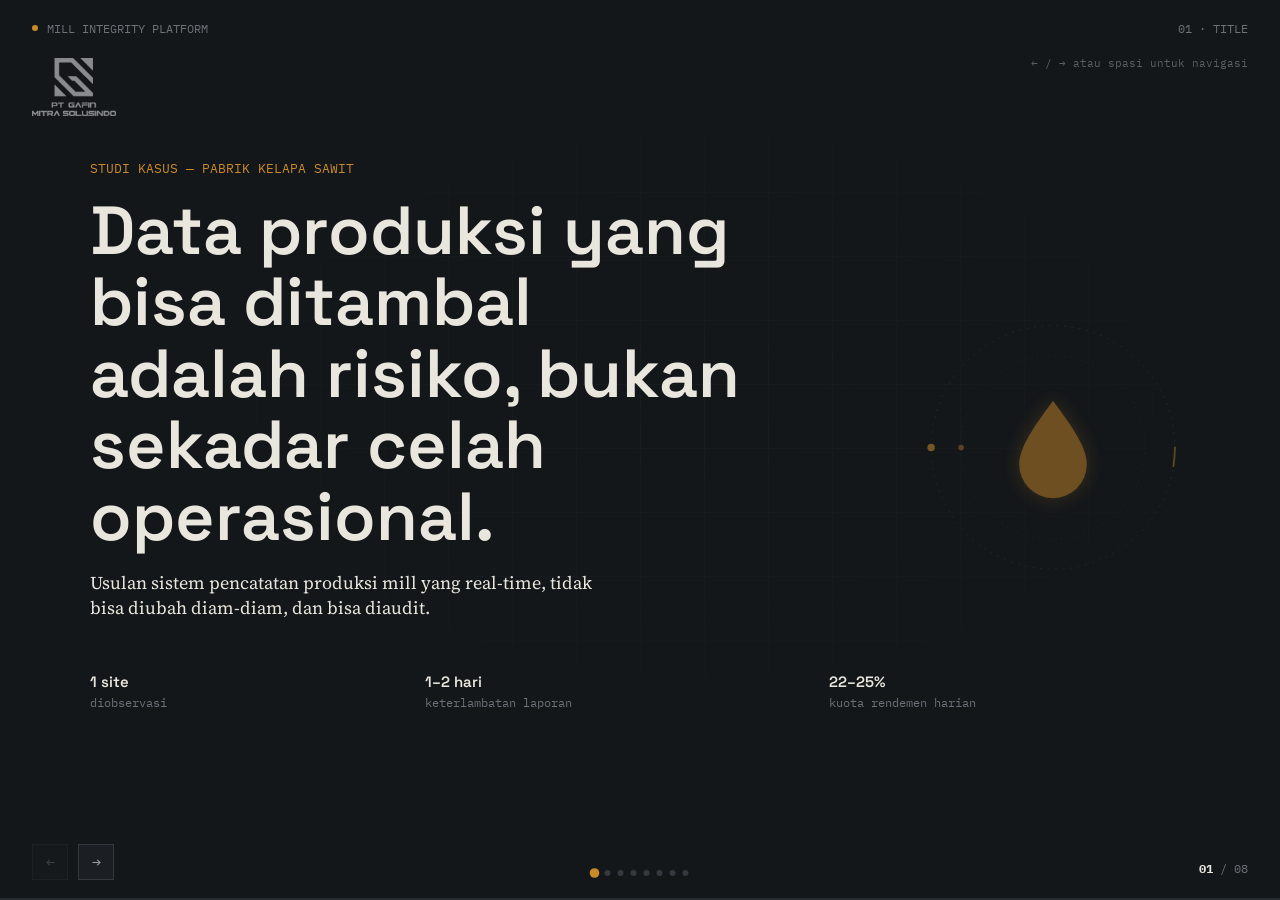
==== index.html @ b4642ecc "Sinarmas" ====
<!DOCTYPE html>
<html lang="id">
<head>
<meta charset="UTF-8">
<meta name="viewport" content="width=device-width, initial-scale=1.0">
<title>Mill Integrity Platform — Paparan</title>
<link rel="preconnect" href="https://fonts.googleapis.com">
<link rel="preconnect" href="https://fonts.gstatic.com" crossorigin>
<link href="https://fonts.googleapis.com/css2?family=Space+Grotesk:wght@400;500;600;700&family=IBM+Plex+Mono:wght@400;500;600&family=Source+Serif+4:opsz,wght@8..60,400;8..60,500;8..60,600&display=swap" rel="stylesheet">
<link rel="stylesheet" href="style.css">
</head>
<body>

<div class="bg-grid"></div>
<div class="deck" id="deck">

  <!-- SLIDE 1 -->
  <div class="slide title-slide active" data-slide="0">
    <div class="slide-inner">
      <div class="kicker">STUDI KASUS — PABRIK KELAPA SAWIT</div>
      <h1>Data produksi yang bisa ditambal adalah risiko, bukan sekadar celah operasional.</h1>
      <p class="lead">Usulan sistem pencatatan produksi mill yang real-time, tidak bisa diubah diam-diam, dan bisa diaudit.</p>
      <div class="title-meta">
        <div><strong>1 site</strong>diobservasi</div>
        <div><strong>1–2 hari</strong>keterlambatan laporan</div>
        <div><strong>22–25%</strong>kuota rendemen harian</div>
      </div>
    </div>
    <div class="title-illustration" aria-hidden="true">
      <svg viewBox="0 0 320 320">
        <circle class="ti-ring ti-ring-1" cx="160" cy="160" r="130"></circle>
        <circle class="ti-ring ti-ring-2" cx="160" cy="160" r="98"></circle>
        <circle class="ti-scan" cx="160" cy="160" r="130"></circle>
        <g class="ti-drop">
          <path d="M160,110 C182,140 196,160 196,178 A36,36 0 1 1 124,178 C124,160 138,140 160,110 Z"></path>
        </g>
        <circle class="ti-orbit-dot ti-orbit-dot-a" r="4"></circle>
        <circle class="ti-orbit-dot ti-orbit-dot-b" r="3"></circle>
      </svg>
    </div>
  </div>

  <!-- SLIDE 2: latar belakang intro -->
  <div class="slide" data-slide="1">
    <div class="slide-inner">
      <div class="kicker">01 — LATAR BELAKANG MASALAH</div>
      <h2>Satu jalur produksi, dua metode ukur, dan laporan yang datang terlambat.</h2>
      <p class="lead">Alur produksi crude oil di site berjalan lewat delapan titik pencatatan manual. Setiap titik berpotensi menjadi tempat data melenceng dari kondisi sebenarnya — dan sejauh ini tidak ada satu pun yang tercatat otomatis.</p>
      <div class="latar-illustration" aria-hidden="true">
        <svg viewBox="0 0 640 132" id="latarSvg">
          <defs>
            <linearGradient id="liGrad" x1="0" y1="0" x2="1" y2="0">
              <stop offset="0%" stop-color="var(--steel)"/>
              <stop offset="55%" stop-color="var(--amber)"/>
              <stop offset="100%" stop-color="var(--alert)"/>
            </linearGradient>
            <filter id="liGlow" x="-120%" y="-120%" width="340%" height="340%">
              <feGaussianBlur stdDeviation="3.2" result="b"/>
              <feMerge><feMergeNode in="b"/><feMergeNode in="SourceGraphic"/></feMerge>
            </filter>
            <radialGradient id="liSweepGrad">
              <stop offset="0%" stop-color="var(--amber)" stop-opacity=".30"/>
              <stop offset="100%" stop-color="var(--amber)" stop-opacity="0"/>
            </radialGradient>
          </defs>
          <line class="li-track" x1="20" y1="45" x2="620" y2="45"></line>
          <line class="li-flux" x1="20" y1="45" x2="620" y2="45"></line>
          <line class="li-fill" id="liFill" x1="20" y1="45" x2="20" y2="45"></line>
          <ellipse class="li-sweep" id="liSweep" cy="45" rx="86" ry="30"></ellipse>
          <g class="li-node" transform="translate(20.0,45)">
            <circle class="li-ripple" r="6"></circle>
            <circle class="li-ripple2" r="6"></circle>
            <g class="li-spark"><line class="sp" x1="7" y1="0" x2="13" y2="0" transform="rotate(0)"></line><line class="sp" x1="7" y1="0" x2="13" y2="0" transform="rotate(60)"></line><line class="sp" x1="7" y1="0" x2="13" y2="0" transform="rotate(120)"></line><line class="sp" x1="7" y1="0" x2="13" y2="0" transform="rotate(180)"></line><line class="sp" x1="7" y1="0" x2="13" y2="0" transform="rotate(240)"></line><line class="sp" x1="7" y1="0" x2="13" y2="0" transform="rotate(300)"></line></g>
            <circle class="li-point" r="6"></circle>
            <circle class="li-lit" r="6"></circle>
            <line class="li-stem" x1="0" y1="11" x2="0" y2="20"></line>
            <text class="li-num" x="0" y="34" text-anchor="middle">01</text>
          </g>
          <g class="li-node" transform="translate(105.71,45)">
            <circle class="li-ripple" r="6"></circle>
            <circle class="li-ripple2" r="6"></circle>
            <g class="li-spark"><line class="sp" x1="7" y1="0" x2="13" y2="0" transform="rotate(0)"></line><line class="sp" x1="7" y1="0" x2="13" y2="0" transform="rotate(60)"></line><line class="sp" x1="7" y1="0" x2="13" y2="0" transform="rotate(120)"></line><line class="sp" x1="7" y1="0" x2="13" y2="0" transform="rotate(180)"></line><line class="sp" x1="7" y1="0" x2="13" y2="0" transform="rotate(240)"></line><line class="sp" x1="7" y1="0" x2="13" y2="0" transform="rotate(300)"></line></g>
            <circle class="li-point" r="6"></circle>
            <circle class="li-lit" r="6"></circle>
            <line class="li-stem" x1="0" y1="11" x2="0" y2="20"></line>
            <text class="li-num" x="0" y="34" text-anchor="middle">02</text>
          </g>
          <g class="li-node" transform="translate(191.43,45)">
            <circle class="li-ripple" r="6"></circle>
            <circle class="li-ripple2" r="6"></circle>
            <g class="li-spark"><line class="sp" x1="7" y1="0" x2="13" y2="0" transform="rotate(0)"></line><line class="sp" x1="7" y1="0" x2="13" y2="0" transform="rotate(60)"></line><line class="sp" x1="7" y1="0" x2="13" y2="0" transform="rotate(120)"></line><line class="sp" x1="7" y1="0" x2="13" y2="0" transform="rotate(180)"></line><line class="sp" x1="7" y1="0" x2="13" y2="0" transform="rotate(240)"></line><line class="sp" x1="7" y1="0" x2="13" y2="0" transform="rotate(300)"></line></g>
            <circle class="li-point" r="6"></circle>
            <circle class="li-lit" r="6"></circle>
            <line class="li-stem" x1="0" y1="11" x2="0" y2="20"></line>
            <text class="li-num" x="0" y="34" text-anchor="middle">03</text>
          </g>
          <g class="li-node li-risk" transform="translate(277.14,45)">
            <circle class="li-ripple" r="6"></circle>
            <circle class="li-ripple2" r="6"></circle>
            <rect class="li-diamond" x="-11" y="-11" width="22" height="22"></rect>
            <g class="li-spark"><line class="sp" x1="7" y1="0" x2="13" y2="0" transform="rotate(0)"></line><line class="sp" x1="7" y1="0" x2="13" y2="0" transform="rotate(60)"></line><line class="sp" x1="7" y1="0" x2="13" y2="0" transform="rotate(120)"></line><line class="sp" x1="7" y1="0" x2="13" y2="0" transform="rotate(180)"></line><line class="sp" x1="7" y1="0" x2="13" y2="0" transform="rotate(240)"></line><line class="sp" x1="7" y1="0" x2="13" y2="0" transform="rotate(300)"></line></g>
            <circle class="li-point" r="6"></circle>
            <circle class="li-lit" r="6"></circle>
            <line class="li-stem" x1="0" y1="11" x2="0" y2="20"></line>
            <text class="li-num" x="0" y="34" text-anchor="middle">04</text>
            <text class="li-tag" x="0" y="-22" text-anchor="middle">RAWAN</text>
          </g>
          <g class="li-node" transform="translate(362.86,45)">
            <circle class="li-ripple" r="6"></circle>
            <circle class="li-ripple2" r="6"></circle>
            <g class="li-spark"><line class="sp" x1="7" y1="0" x2="13" y2="0" transform="rotate(0)"></line><line class="sp" x1="7" y1="0" x2="13" y2="0" transform="rotate(60)"></line><line class="sp" x1="7" y1="0" x2="13" y2="0" transform="rotate(120)"></line><line class="sp" x1="7" y1="0" x2="13" y2="0" transform="rotate(180)"></line><line class="sp" x1="7" y1="0" x2="13" y2="0" transform="rotate(240)"></line><line class="sp" x1="7" y1="0" x2="13" y2="0" transform="rotate(300)"></line></g>
            <circle class="li-point" r="6"></circle>
            <circle class="li-lit" r="6"></circle>
            <line class="li-stem" x1="0" y1="11" x2="0" y2="20"></line>
            <text class="li-num" x="0" y="34" text-anchor="middle">05</text>
          </g>
          <g class="li-node" transform="translate(448.57,45)">
            <circle class="li-ripple" r="6"></circle>
            <circle class="li-ripple2" r="6"></circle>
            <g class="li-spark"><line class="sp" x1="7" y1="0" x2="13" y2="0" transform="rotate(0)"></line><line class="sp" x1="7" y1="0" x2="13" y2="0" transform="rotate(60)"></line><line class="sp" x1="7" y1="0" x2="13" y2="0" transform="rotate(120)"></line><line class="sp" x1="7" y1="0" x2="13" y2="0" transform="rotate(180)"></line><line class="sp" x1="7" y1="0" x2="13" y2="0" transform="rotate(240)"></line><line class="sp" x1="7" y1="0" x2="13" y2="0" transform="rotate(300)"></line></g>
            <circle class="li-point" r="6"></circle>
            <circle class="li-lit" r="6"></circle>
            <line class="li-stem" x1="0" y1="11" x2="0" y2="20"></line>
            <text class="li-num" x="0" y="34" text-anchor="middle">06</text>
          </g>
          <g class="li-node li-risk" transform="translate(534.29,45)">
            <circle class="li-ripple" r="6"></circle>
            <circle class="li-ripple2" r="6"></circle>
            <rect class="li-diamond" x="-11" y="-11" width="22" height="22"></rect>
            <g class="li-spark"><line class="sp" x1="7" y1="0" x2="13" y2="0" transform="rotate(0)"></line><line class="sp" x1="7" y1="0" x2="13" y2="0" transform="rotate(60)"></line><line class="sp" x1="7" y1="0" x2="13" y2="0" transform="rotate(120)"></line><line class="sp" x1="7" y1="0" x2="13" y2="0" transform="rotate(180)"></line><line class="sp" x1="7" y1="0" x2="13" y2="0" transform="rotate(240)"></line><line class="sp" x1="7" y1="0" x2="13" y2="0" transform="rotate(300)"></line></g>
            <circle class="li-point" r="6"></circle>
            <circle class="li-lit" r="6"></circle>
            <line class="li-stem" x1="0" y1="11" x2="0" y2="20"></line>
            <text class="li-num" x="0" y="34" text-anchor="middle">07</text>
            <text class="li-tag" x="0" y="-22" text-anchor="middle">RAWAN</text>
          </g>
          <g class="li-node li-risk" transform="translate(620.0,45)">
            <circle class="li-ripple" r="6"></circle>
            <circle class="li-ripple2" r="6"></circle>
            <rect class="li-diamond" x="-11" y="-11" width="22" height="22"></rect>
            <g class="li-spark"><line class="sp" x1="7" y1="0" x2="13" y2="0" transform="rotate(0)"></line><line class="sp" x1="7" y1="0" x2="13" y2="0" transform="rotate(60)"></line><line class="sp" x1="7" y1="0" x2="13" y2="0" transform="rotate(120)"></line><line class="sp" x1="7" y1="0" x2="13" y2="0" transform="rotate(180)"></line><line class="sp" x1="7" y1="0" x2="13" y2="0" transform="rotate(240)"></line><line class="sp" x1="7" y1="0" x2="13" y2="0" transform="rotate(300)"></line></g>
            <circle class="li-point" r="6"></circle>
            <circle class="li-lit" r="6"></circle>
            <line class="li-stem" x1="0" y1="11" x2="0" y2="20"></line>
            <text class="li-num" x="0" y="34" text-anchor="middle">08</text>
            <text class="li-tag" x="0" y="-22" text-anchor="middle">RAWAN</text>
          </g>
          <circle class="li-trail" cy="45" r="3"></circle>
          <circle class="li-trail" cy="45" r="3"></circle>
          <circle class="li-trail" cy="45" r="3"></circle>
          <circle class="li-trail" cy="45" r="3"></circle>
          <circle class="li-trail" cy="45" r="3"></circle>
          <g class="li-mover" id="liMover"><ellipse class="li-halo" rx="10" ry="10"></ellipse><ellipse class="li-core" rx="5" ry="5"></ellipse></g>
        </svg>
      </div>
    </div>
  </div>

  <!-- SLIDE 3: flow diagram -->
  <div class="slide" data-slide="2">
    <div class="slide-inner">
      <div class="kicker">01 — MEKANISME SITE</div>
      <h2 style="font-size:26px;">Delapan titik proses, tiga di antaranya rawan.</h2>
      <div class="flow-stage-wrap">
        <svg class="flow-svg" viewBox="0 0 1200 210" id="flowSvg">
          <line class="pipe-track" x1="70" y1="18" x2="1120" y2="18"></line>
          <line class="pipe-fill" id="pipeFill" x1="70" y1="18" x2="70" y2="18"></line>
          <g class="pipe-taps" aria-hidden="true">
            <g class="tap"><line x1="70" y1="18" x2="70" y2="30"></line><circle cx="70" cy="18" r="4"></circle></g>
            <g class="tap"><line x1="220" y1="18" x2="220" y2="30"></line><circle cx="220" cy="18" r="4"></circle></g>
            <g class="tap"><line x1="370" y1="18" x2="370" y2="30"></line><circle cx="370" cy="18" r="4"></circle></g>
            <g class="tap risk"><line x1="520" y1="18" x2="520" y2="30"></line><circle cx="520" cy="18" r="4"></circle></g>
            <g class="tap"><line x1="670" y1="18" x2="670" y2="30"></line><circle cx="670" cy="18" r="4"></circle></g>
            <g class="tap"><line x1="820" y1="18" x2="820" y2="30"></line><circle cx="820" cy="18" r="4"></circle></g>
            <g class="tap risk"><line x1="970" y1="18" x2="970" y2="30"></line><circle cx="970" cy="18" r="4"></circle></g>
            <g class="tap risk"><line x1="1120" y1="18" x2="1120" y2="30"></line><circle cx="1120" cy="18" r="4"></circle></g>
          </g>

          <!-- 01 Truk masuk -->
          <g class="station" data-detail="Truk pemasok — kebun sendiri maupun kebun masyarakat — masuk ke area site membawa raw material (TBS)." transform="translate(70,0)">
            <g class="station-body">
            <rect class="plate" x="-52" y="30" width="104" height="128" rx="3"></rect>
            <g transform="translate(0,58)">
              <path class="icon" d="M-15,6 h19 v-11 h9 l6,6 v5 h3 M-15,6 v-6 h19 v6"></path>
              <circle class="icon" cx="-9" cy="9" r="2.6"></circle>
              <circle class="icon" cx="9" cy="9" r="2.6"></circle>
            </g>
            <text class="num" x="0" y="108" text-anchor="middle">01</text>
            <text class="label" x="0" y="126" text-anchor="middle">Truk</text>
            <text class="label" x="0" y="142" text-anchor="middle">masuk</text>
            </g>
          </g>

          <!-- 02 Timbang bruto -->
          <g class="station" data-detail="Truk beserta muatan ditimbang di jembatan timbang — angka bruto pertama, sepenuhnya bergantung pada input manual operator." transform="translate(220,0)">
            <g class="station-body">
            <rect class="plate" x="-52" y="30" width="104" height="128" rx="3"></rect>
            <g transform="translate(0,58)">
              <path class="icon" d="M-14,9 h28 M0,9 v-11 M-11,-2 l11,-6 11,6"></path>
              <path class="icon" d="M-16,-2 a5,5 0 0 0 10,0"></path>
              <path class="icon" d="M6,-2 a5,5 0 0 0 10,0"></path>
            </g>
            <text class="num" x="0" y="108" text-anchor="middle">02</text>
            <text class="label" x="0" y="126" text-anchor="middle">Timbang</text>
            <text class="label" x="0" y="142" text-anchor="middle">bruto</text>
            </g>
          </g>

          <!-- 03 Bongkar muatan -->
          <g class="station" data-detail="Raw material dibongkar dari truk ke area pengolahan." transform="translate(370,0)">
            <g class="station-body">
            <rect class="plate" x="-52" y="30" width="104" height="128" rx="3"></rect>
            <g transform="translate(0,58)">
              <rect class="icon" x="-10" y="0" width="20" height="11"></rect>
              <path class="icon" d="M0,-13 v10 M-5,-7 l5,5 5,-5"></path>
            </g>
            <text class="num" x="0" y="108" text-anchor="middle">03</text>
            <text class="label" x="0" y="126" text-anchor="middle">Bongkar</text>
            <text class="label" x="0" y="142" text-anchor="middle">muatan</text>
            </g>
          </g>

          <!-- 04 Timbang tara -> net (risk) -->
          <g class="station risk" data-detail="Titik rawan #1 — Truk kosong ditimbang ulang untuk berat net. Selisih bruto–tara inilah dasar kuota harian, dan hanya tercatat di kertas." transform="translate(520,0)">
            <rect class="risk-ring" x="-52" y="30" width="104" height="128" rx="3"></rect>
            <g class="station-body">
            <rect class="plate" x="-52" y="30" width="104" height="128" rx="3"></rect>
            <g transform="translate(0,58)">
              <path class="icon" d="M-14,9 h28 M0,9 v-11 M-11,-2 l11,-6 11,6"></path>
              <path class="icon" d="M-16,-2 a5,5 0 0 0 10,0"></path>
              <path class="icon" d="M6,-2 a5,5 0 0 0 10,0"></path>
            </g>
            <text class="num" x="0" y="108" text-anchor="middle">04 · rawan</text>
            <text class="label" x="0" y="126" text-anchor="middle">Tara → net</text>
            <text class="label" x="0" y="142" text-anchor="middle">manual</text>
            </g>
          </g>

          <!-- 05 Diolah -->
          <g class="station" data-detail="Raw material diproses di penggilingan menjadi crude oil. Ekspektasi hasil 22–25% dari berat raw material." transform="translate(670,0)">
            <g class="station-body">
            <rect class="plate" x="-52" y="30" width="104" height="128" rx="3"></rect>
            <g transform="translate(0,58)">
              <circle class="icon" r="8"></circle>
              <path class="icon" d="M0,-13 v4 M0,9 v4 M-13,0 h4 M9,0 h4 M-9,-9 l3,3 M6,6 l3,3 M-9,9 l3,-3 M6,-6 l3,-3"></path>
            </g>
            <text class="num" x="0" y="108" text-anchor="middle">05</text>
            <text class="label" x="0" y="126" text-anchor="middle">Diolah di</text>
            <text class="label" x="0" y="142" text-anchor="middle">penggilingan</text>
            </g>
          </g>

          <!-- 06 Checksheet lapor (moved right after milling — report reflects production, not shipping) -->
          <g class="station" data-detail="Checksheet hasil pengolahan baru dilaporkan 1–2 hari setelah crude oil selesai diolah. Laporan ini soal hasil produksi — jedanya sudah mulai di sini, sebelum muatan sempat dikirim." transform="translate(820,0)">
            <g class="station-body">
            <rect class="plate" x="-52" y="30" width="104" height="128" rx="3"></rect>
            <g transform="translate(0,58)">
              <rect class="icon" x="-7" y="-11" width="14" height="21" rx="1"></rect>
              <path class="icon" d="M-4,-5 h8 M-4,0 h8 M-4,5 h5"></path>
            </g>
            <text class="num" x="0" y="108" text-anchor="middle">06</text>
            <text class="label" x="0" y="126" text-anchor="middle">Checksheet</text>
            <text class="label" x="0" y="142" text-anchor="middle">dilaporkan</text>
            </g>
          </g>

          <!-- 07 Muat tongkang (risk) -->
          <g class="station risk" data-detail="Titik rawan #2 — Crude oil dimuat ke kapal tongkang, tinggi minyak diukur manual. Metode ukur pertama dari dua metode berbeda." transform="translate(970,0)">
            <rect class="risk-ring" x="-52" y="30" width="104" height="128" rx="3"></rect>
            <g class="station-body">
            <rect class="plate" x="-52" y="30" width="104" height="128" rx="3"></rect>
            <g transform="translate(0,58)">
              <path class="icon" d="M-14,5 h28 l-4,8 h-20 z"></path>
              <path class="icon" d="M0,5 v-15 M0,-11 l8,4"></path>
            </g>
            <text class="num" x="0" y="108" text-anchor="middle">07 · rawan</text>
            <text class="label" x="0" y="126" text-anchor="middle">Muat ke</text>
            <text class="label" x="0" y="142" text-anchor="middle">tongkang</text>
            </g>
          </g>

          <!-- 08 Bongkar & ukur (risk) -->
          <g class="station risk" data-detail="Titik rawan #3 — Saat bongkar, crude oil diukur ulang lewat selang, metode berbeda dari saat muat — selisih/susut sulit dilacak." transform="translate(1120,0)">
            <rect class="risk-ring" x="-52" y="30" width="104" height="128" rx="3"></rect>
            <g class="station-body">
            <rect class="plate" x="-52" y="30" width="104" height="128" rx="3"></rect>
            <g transform="translate(0,58)">
              <circle class="icon" r="9"></circle>
              <path class="icon" d="M0,0 l5,-6"></path>
              <path class="icon" d="M-9,0 h2 M9,0 h-2 M0,-9 v2 M0,9 v-2"></path>
            </g>
            <text class="num" x="0" y="108" text-anchor="middle">08 · rawan</text>
            <text class="label" x="0" y="126" text-anchor="middle">Bongkar &amp;</text>
            <text class="label" x="0" y="142" text-anchor="middle">ukur selang</text>
            </g>
          </g>
          <!-- material yang bergerak sepanjang jalur (posisi dihitung di script.js) -->
          <g class="flow-mover" aria-hidden="true">
            <circle class="mv-trail" cy="18" r="3.2"></circle>
            <circle class="mv-trail" cy="18" r="3.2"></circle>
            <circle class="mv-trail" cy="18" r="3.2"></circle>
            <g id="flowMover"><ellipse class="mv-halo" rx="10" ry="10"></ellipse><ellipse class="mv-core" rx="4" ry="4"></ellipse></g>
          </g>
        </svg>
        <div class="flow-caption">alur berkelanjutan dari raw material masuk hingga laporan terbit — titik bergaris putus adalah titik ukur manual yang rawan</div>
      </div>
      <div class="flow-detail" id="flowDetail"><span class="fd-num">PILIH TITIK</span><span class="fd-text">Klik salah satu titik pada diagram untuk melihat detail proses dan risikonya.</span></div>
    </div>
  </div>

  <!-- SLIDE 4: identifikasi masalah node map -->
  <div class="slide" data-slide="3">
    <div class="slide-inner">
      <div class="kicker">02 — IDENTIFIKASI MASALAH</div>
      <h2 style="font-size:26px;">Empat celah yang saling terhubung.</h2>
      <div class="problem-map">
        <svg viewBox="0 0 540 400" width="100%" id="pmapSvg">
          <path class="pline" id="ln1" d="M192,80 L356,55"></path>
          <path class="pline" id="ln2" d="M192,80 L356,170"></path>
          <path class="pline" id="ln3" d="M192,80 L192,250"></path>
          <path class="pline" id="ln4" d="M192,250 L356,290"></path>
          <path class="pline" id="ln5" d="M356,55 L356,170"></path>

          <g class="pnode active" data-id="p1" transform="translate(192,80)">
            <circle class="pulse" r="16" fill="none" stroke="#C98A2C" stroke-width="1"></circle>
            <g class="glow-ring"><circle class="glow-arc" r="15" cx="0" cy="0"></circle></g>
            <circle r="9" fill="#C98A2C"></circle>
            <text x="-22" y="-8" text-anchor="end">01</text><text x="-22" y="8" text-anchor="end">Kuota rendemen kaku</text>
          </g>
          <g class="pnode" data-id="p2" transform="translate(356,55)">
            <circle class="pulse" r="16" fill="none" stroke="#C98A2C" stroke-width="1" style="opacity:0"></circle>
            <g class="glow-ring"><circle class="glow-arc" r="15" cx="0" cy="0"></circle></g>
            <circle r="9" fill="#33393F"></circle>
            <text x="22" y="-8">02</text><text x="22" y="8">Angka bisa "ditambal"</text>
          </g>
          <g class="pnode" data-id="p3" transform="translate(356,170)">
            <circle class="pulse" r="16" fill="none" stroke="#C98A2C" stroke-width="1" style="opacity:0"></circle>
            <g class="glow-ring"><circle class="glow-arc" r="15" cx="0" cy="0"></circle></g>
            <circle r="9" fill="#33393F"></circle>
            <text x="22" y="-8">03</text><text x="22" y="8">Laporan telat 1–2 hari</text>
          </g>
          <g class="pnode" data-id="p4" transform="translate(192,250)">
            <circle class="pulse" r="16" fill="none" stroke="#C98A2C" stroke-width="1" style="opacity:0"></circle>
            <g class="glow-ring"><circle class="glow-arc" r="15" cx="0" cy="0"></circle></g>
            <circle r="9" fill="#33393F"></circle>
            <text x="-22" y="-8" text-anchor="end">04</text><text x="-22" y="8" text-anchor="end">Dua metode ukur berbeda</text>
          </g>
          <g class="pnode" data-id="p5" transform="translate(356,290)">
            <circle class="pulse" r="16" fill="none" stroke="#C98A2C" stroke-width="1" style="opacity:0"></circle>
            <g class="glow-ring"><circle class="glow-arc" r="15" cx="0" cy="0"></circle></g>
            <circle r="9" fill="#33393F"></circle>
            <text x="22" y="-8">05</text><text x="22" y="8">Antrean &amp; shift 2</text><text x="22" y="22">tak terbatas</text>
          </g>
        </svg>
        <div class="problem-detail" id="problemDetail">
          <div class="tag">SIMPUL 01</div>
          <h3>Kuota rendemen menekan personel site</h3>
          <p>Kuota 22–25% CPO dari raw material diberlakukan sebagai target harian yang kaku. Saat hasil aktual di bawah itu, tekanan bergeser ke personel site untuk "menyesuaikan" angka.</p>
          <div class="stat">1% = 10 ton</div>
          <div class="stat-label">SELISIH 1% RENDEMEN DARI 1.000 TON RAW MATERIAL/HARI</div>
        </div>
      </div>
    </div>
  </div>

  <!-- SLIDE 5: rumusan masalah -->
  <div class="slide" data-slide="4">
    <div class="slide-inner">
      <div class="kicker">03 — RUMUSAN MASALAH</div>
      <h2 style="font-size:26px;">Tiga pertanyaan yang menentukan bentuk solusi.</h2>
      <div class="rumusan-wrap">
        <svg class="rtri-svg" viewBox="0 0 420 380" id="rtriSvg">
          <path class="rconn" id="rl12" d="M210,50 L70,320"></path>
          <path class="rconn" id="rl13" d="M210,50 L350,320"></path>
          <path class="rconn" id="rl23" d="M70,320 L350,320"></path>

          <g class="rnode active" data-r="1" transform="translate(210,50)">
            <circle class="rpulse" r="18" fill="none" stroke="#C98A2C" stroke-width="1"></circle>
            <circle class="core" r="10" fill="#C98A2C"></circle>
            <text class="rlabel-tag" x="0" y="-22" text-anchor="middle">RM—01</text>
            <text class="rlabel-title" x="0" y="34" text-anchor="middle">HQ vs jeda laporan</text>
          </g>
          <g class="rnode" data-r="2" transform="translate(70,320)">
            <circle class="rpulse" r="18" fill="none" stroke="#C98A2C" stroke-width="1" style="opacity:0"></circle>
            <circle class="core" r="10" fill="#33393F"></circle>
            <text class="rlabel-tag" x="-8" y="30" text-anchor="middle">RM—02</text>
            <text class="rlabel-title" x="-8" y="48" text-anchor="middle">Cegah tambal angka</text>
          </g>
          <g class="rnode" data-r="3" transform="translate(350,320)">
            <circle class="rpulse" r="18" fill="none" stroke="#C98A2C" stroke-width="1" style="opacity:0"></circle>
            <circle class="core" r="10" fill="#33393F"></circle>
            <text class="rlabel-tag" x="8" y="30" text-anchor="middle">RM—03</text>
            <text class="rlabel-title" x="8" y="48" text-anchor="middle">Kuota tanpa tambal</text>
          </g>
        </svg>
        <div class="rumusan-detail" id="rumusanDetail">
          <div class="tag">RM—01</div>
          <h3>Bagaimana HQ melihat angka produksi yang sama dengan kondisi di site, tanpa jeda 1–2 hari?</h3>
          <p>Selama laporan masih checksheet manual yang direkap belakangan, HQ selalu bereaksi terhadap kejadian yang sudah lewat.</p>
        </div>
      </div>
    </div>
  </div>

  <!-- SLIDE 6: solusi modules -->
  <div class="slide slide-solusi" data-slide="5">
    <div class="slide-inner">
      <div class="kicker">04 — SOLUSI YANG DITAWARKAN</div>
      <h2 style="font-size:26px;">Satu platform, tiga lapis kendali.</h2>
      <div class="modules" id="modules">
        <div class="module open">
          <div class="module-head">
            <span class="module-icon mi-dashboard" aria-hidden="true"><svg viewBox="0 0 32 32"><rect class="mi-bar" x="5" y="16" width="5" height="11"></rect><rect class="mi-bar" x="13" y="9" width="5" height="18"></rect><rect class="mi-bar" x="21" y="13" width="5" height="14"></rect></svg></span>
            <span class="mnum">MOD 01</span><h3>Live Dashboard &amp; Reporting untuk HQ</h3><span class="chev">+</span></div>
          <div class="module-body"><div class="module-body-inner">
            <div><h4>CAKUPAN</h4><ul>
              <li>TBS masuk, ton diolah, CPO dihasilkan per shift/hari</li>
              <li>OER real-time, level tangki, status muat tongkang</li>
              <li>Mode offline dengan sinkronisasi saat koneksi pulih</li>
            </ul></div>
            <div><h4>MANFAAT</h4><ul>
              <li>HQ melihat kondisi hari yang sama, bukan 1–2 hari kemudian</li>
              <li>Laporan otomatis — checksheet manual bukan lagi sumber utama</li>
            </ul></div>
          </div></div>
        </div>
        <div class="module">
          <div class="module-head">
            <span class="module-icon mi-lock" aria-hidden="true"><svg viewBox="0 0 32 32"><circle class="mi-lock-ring" cx="16" cy="17" r="4"></circle><rect x="8" y="14" width="16" height="13" rx="2"></rect><path d="M11,14 v-4 a5,5 0 0 1 10,0 v4"></path></svg></span>
            <span class="mnum">MOD 02</span><h3>Anti-Tambal Angka Timbangan</h3><span class="chev">+</span></div>
          <div class="module-body"><div class="module-body-inner">
            <div><h4>CAKUPAN</h4><ul>
              <li>Berat otomatis dari indikator timbangan dengan cap waktu</li>
              <li>Log append-only, koreksi jadi entri baru dengan persetujuan</li>
              <li>Kamera ANPR, RFID/QR per truk</li>
            </ul></div>
            <div><h4>MANFAAT</h4><ul>
              <li>Ledger stok CPO — selisih tercatat terbuka</li>
              <li>Penambalan angka antar hari tidak lagi mungkin diam-diam</li>
            </ul></div>
          </div></div>
        </div>
        <div class="module">
          <div class="module-head">
            <span class="module-icon mi-scale" aria-hidden="true"><svg viewBox="0 0 32 32"><path d="M16,6 v20 M9,26 h14"></path><g class="mi-scale-beam"><path d="M6,10 h20"></path><path d="M6,10 l-4,8 h8 z"></path><path d="M26,10 l-4,8 h8 z"></path></g></svg></span>
            <span class="mnum">MOD 03</span><h3>Mass-Balance &amp; Sensor Tangki-Tongkang</h3><span class="chev">+</span></div>
          <div class="module-body"><div class="module-body-inner">
            <div><h4>CAKUPAN</h4><ul>
              <li>Mass-balance harian TBS vs CPO/kernel/by-product</li>
              <li>Sensor level tangki &amp; flowmeter muat-bongkar (fase 2)</li>
            </ul></div>
            <div><h4>MANFAAT</h4><ul>
              <li>Hari janggal otomatis ditandai</li>
              <li>Transit loss terhitung otomatis, bukan estimasi</li>
            </ul></div>
          </div></div>
        </div>
        <div class="module">
          <div class="module-head">
            <span class="module-icon mi-route" aria-hidden="true"><svg viewBox="0 0 32 32"><path class="mi-route-path" d="M5,26 C10,26 10,16 16,16 C22,16 22,6 27,6"></path><circle cx="5" cy="26" r="2.4"></circle><circle cx="27" cy="6" r="2.4"></circle></svg></span>
            <span class="mnum">MOD 04</span><h3>Traceability, Booking Slot &amp; Monitoring Shift</h3><span class="chev">+</span></div>
          <div class="module-body"><div class="module-body-inner">
            <div><h4>CAKUPAN</h4><ul>
              <li>Grading TBS digital per truk &amp; sumber (termasuk kebun masyarakat)</li>
              <li>Booking slot antar 08.00–17.00, monitoring downtime mesin</li>
            </ul></div>
            <div><h4>MANFAAT</h4><ul>
              <li>Dasar kepatuhan EUDR, antrean truk berkurang</li>
              <li>Lembur shift 2 direncanakan, bukan reaktif</li>
            </ul></div>
          </div></div>
        </div>
      </div>
    </div>
  </div>

  <!-- SLIDE 7: roadmap -->
  <div class="slide" data-slide="6">
    <div class="slide-inner">
      <div class="kicker">05 — USULAN TAHAPAN</div>
      <h2 style="font-size:26px;">Empat fase, dimulai dari pilot 90 hari.</h2>
      <div class="rsteps" id="rsteps">
        <div class="rline"><div class="rline-fill" id="rlineFill"></div></div>
        <div class="rstep active" data-r="0"><div class="dot"></div><div class="phase">FASE 0</div><h4>Discovery</h4><p>Audit sistem eksisting — ERP, SCADA, software timbangan.</p></div>
        <div class="rstep" data-r="1"><div class="dot"></div><div class="phase">FASE 1 · 90 HARI</div><h4>Pilot 1 Site</h4><p>Integrasi timbangan, dashboard live, dan alert.</p></div>
        <div class="rstep" data-r="2"><div class="dot"></div><div class="phase">FASE 2</div><h4>Sensor Tangki &amp; Tongkang</h4><p>Sensor level dan flowmeter menutup celah ukur manual.</p></div>
        <div class="rstep" data-r="3"><div class="dot"></div><div class="phase">FASE 3</div><h4>Rollout Multi-Site</h4><p>Traceability EUDR penuh dan analitik prediktif.</p></div>
      </div>
    </div>
  </div>

  <!-- SLIDE 8: closing -->
  <div class="slide closing" data-slide="7">
    <div class="slide-inner">
      <div class="kicker">PENUTUP</div>
      <h2 id="closingTitle">Diusulkan sebagai pilot 90 hari di satu site, sebelum diperluas ke seluruh grup.</h2>
      <p class="lead">Kuota tetap sama — yang berubah adalah <em>kejujuran datanya.</em></p>
      <div class="foot-meta">
        <span>MILL INTEGRITY PLATFORM</span>
        <span>MATERI INTERNAL — UNTUK KEPERLUAN PAPARAN</span>
      </div>
    </div>

    <!-- gambar kerja arsitektural: satu pabrik (pilot) -> jaringan seluruh grup -->
    <div class="closing-scene" aria-hidden="true">
      <div class="cs-par" id="csPar">
        <svg viewBox="0 0 640 560" xmlns="http://www.w3.org/2000/svg">
          <defs>
            <clipPath id="cTk1"><rect x="520" y="310" width="44" height="120"/></clipPath>
            <clipPath id="cTk2"><rect x="574" y="330" width="44" height="100"/></clipPath>
          </defs>

          <!-- sumbu grid A–E -->
          <g class="cs-axes">
            <line class="g" x1="40"  y1="237" x2="40"  y2="470" style="--d:.0s"/>
            <line class="g" x1="180" y1="237" x2="180" y2="470" style="--d:.12s"/>
            <line class="g" x1="320" y1="237" x2="320" y2="470" style="--d:.24s"/>
            <line class="g" x1="460" y1="237" x2="460" y2="470" style="--d:.36s"/>
            <line class="g" x1="600" y1="237" x2="600" y2="470" style="--d:.48s"/>
          </g>
          <g class="cs-bubbles">
            <circle pathLength="1" class="d" cx="40"  cy="226" r="11" style="--d:.5s;--t:.9s"/>
            <circle pathLength="1" class="d" cx="180" cy="226" r="11" style="--d:.62s;--t:.9s"/>
            <circle pathLength="1" class="d" cx="320" cy="226" r="11" style="--d:.74s;--t:.9s"/>
            <circle pathLength="1" class="d" cx="460" cy="226" r="11" style="--d:.86s;--t:.9s"/>
            <circle pathLength="1" class="d" cx="600" cy="226" r="11" style="--d:.98s;--t:.9s"/>
            <text class="f cs-txt cs-txt-c" x="40"  y="229.5" style="--d:.9s">A</text>
            <text class="f cs-txt cs-txt-c" x="180" y="229.5" style="--d:1.0s">B</text>
            <text class="f cs-txt cs-txt-c" x="320" y="229.5" style="--d:1.1s">C</text>
            <text class="f cs-txt cs-txt-c" x="460" y="229.5" style="--d:1.2s">D</text>
            <text class="f cs-txt cs-txt-c" x="600" y="229.5" style="--d:1.3s">E</text>
          </g>

          <!-- elevasi tanah + penanda ±0.00 -->
          <g class="cs-ground">
            <path pathLength="1" class="d" d="M20,430 H636" style="--d:.3s;--t:1.6s"/>
            <path pathLength="1" class="d" d="M24,430 l-6,-10 h12 z" style="--d:.7s;--t:.7s"/>
            <text class="f cs-txt" x="0" y="412" style="--d:1s">±0.00</text>
          </g>

          <!-- bangunan pabrik (tampak samping) -->
          <g class="cs-bld">
            <!-- 1 jembatan timbang -->
            <rect pathLength="1" class="d" x="44" y="416" width="78" height="14" style="--d:.5s"/>
            <path pathLength="1" class="d" d="M56,416 V382 H84 V416 M52,382 H88" style="--d:.7s"/>
            <rect pathLength="1" class="d" x="62" y="389" width="14" height="10" style="--d:.95s;--t:.7s"/>
            <!-- 2 sterilizer -->
            <rect pathLength="1" class="d" x="140" y="380" width="110" height="50" rx="20" style="--d:.85s;--t:1.4s"/>
            <circle pathLength="1" class="d" cx="161" cy="405" r="9" style="--d:1.3s;--t:.8s"/>
            <path pathLength="1" class="d" d="M204,380 V430 M226,380 V430" style="--d:1.4s;--t:.8s"/>
            <!-- 3 rumah press (atap gigi gergaji) -->
            <path pathLength="1" class="d" d="M268,430 V352 L290,337 V352 L312,337 V352 L334,337 V352 H352 V430" style="--d:1.15s;--t:1.6s"/>
            <rect pathLength="1" class="d" x="284" y="396" width="20" height="34" style="--d:1.7s;--t:.7s"/>
            <!-- 4 boiler + cerobong -->
            <rect pathLength="1" class="d" x="368" y="384" width="46" height="46" style="--d:1.45s"/>
            <path pathLength="1" class="d" d="M384,384 V250 H398 V384 M381,250 H401 M384,300 H398 M384,340 H398" style="--d:1.6s;--t:1.6s"/>
            <!-- 5 clarifier -->
            <path pathLength="1" class="d" d="M430,430 V404 H504 V430 M430,404 Q467,380 504,404" style="--d:1.75s;--t:1.4s"/>
            <!-- 6 tangki CPO -->
            <path pathLength="1" class="d" d="M520,310 V430 H564 V310" style="--d:2.0s;--t:1.4s"/>
            <ellipse pathLength="1" class="d" cx="542" cy="310" rx="22" ry="5" style="--d:2.3s;--t:.9s"/>
            <path pathLength="1" class="d" d="M574,330 V430 H618 V330" style="--d:2.15s;--t:1.4s"/>
            <ellipse pathLength="1" class="d" cx="596" cy="330" rx="22" ry="5" style="--d:2.45s;--t:.9s"/>
          </g>

          <!-- isi tangki: CPO terisi -->
          <g clip-path="url(#cTk1)"><rect class="tk-fill" x="520" y="310" width="44" height="120" style="--d:2.6s;--lvl:.78"/></g>
          <g clip-path="url(#cTk2)"><rect class="tk-fill" x="574" y="330" width="44" height="100" style="--d:2.9s;--lvl:.55"/></g>

          <!-- asap cerobong -->
          <circle class="smoke" cx="391" cy="242" r="4" style="--d:2.4s"/>
          <circle class="smoke" cx="391" cy="242" r="4" style="--d:3.8s"/>
          <circle class="smoke" cx="391" cy="242" r="4" style="--d:5.2s"/>

          <!-- jalur data / pipa + cabang -->
          <g class="cs-pipe">
            <line class="f pipe" x1="74" y1="446" x2="612" y2="446" style="--d:2.8s;--o:.9"/>
            <path pathLength="1" class="d" d="M82,430 V446 M196,430 V446 M309,430 V446 M467,430 V446 M542,430 V446 M596,430 V446" style="--d:2.8s;--t:1s"/>
          </g>
          <circle class="pel" r="3.5" cx="0" cy="0" style="--d:3.6s"/>
          <circle class="pel" r="3.5" cx="0" cy="0" style="--d:5.2s"/>
          <circle class="pel" r="3.5" cx="0" cy="0" style="--d:6.8s"/>

          <!-- titik verifikasi (data terkunci) -->
          <g class="cs-leaders">
            <line class="f" x1="82"  y1="363" x2="82"  y2="382" style="--d:3.4s"/>
            <line class="f" x1="196" y1="361" x2="196" y2="380" style="--d:3.7s"/>
            <line class="f" x1="309" y1="320" x2="309" y2="337" style="--d:4.0s"/>
            <line class="f" x1="467" y1="375" x2="467" y2="392" style="--d:4.3s"/>
            <line class="f" x1="542" y1="288" x2="542" y2="305" style="--d:4.6s"/>
            <line class="f" x1="596" y1="308" x2="596" y2="325" style="--d:4.9s"/>
          </g>
          <g class="chk" transform="translate(82,356)"  style="--d:3.5s"><circle class="ring" r="7"/><circle class="core" r="7"/><path class="tick" pathLength="1" d="M-3,0 L-.8,2.4 L3.4,-2.4"/></g>
          <g class="chk" transform="translate(196,354)" style="--d:3.8s"><circle class="ring" r="7"/><circle class="core" r="7"/><path class="tick" pathLength="1" d="M-3,0 L-.8,2.4 L3.4,-2.4"/></g>
          <g class="chk" transform="translate(309,313)" style="--d:4.1s"><circle class="ring" r="7"/><circle class="core" r="7"/><path class="tick" pathLength="1" d="M-3,0 L-.8,2.4 L3.4,-2.4"/></g>
          <g class="chk" transform="translate(467,368)" style="--d:4.4s"><circle class="ring" r="7"/><circle class="core" r="7"/><path class="tick" pathLength="1" d="M-3,0 L-.8,2.4 L3.4,-2.4"/></g>
          <g class="chk" transform="translate(542,281)" style="--d:4.7s"><circle class="ring" r="7"/><circle class="core" r="7"/><path class="tick" pathLength="1" d="M-3,0 L-.8,2.4 L3.4,-2.4"/></g>
          <g class="chk" transform="translate(596,301)" style="--d:5.0s"><circle class="ring" r="7"/><circle class="core" r="7"/><path class="tick" pathLength="1" d="M-3,0 L-.8,2.4 L3.4,-2.4"/></g>

          <!-- garis dimensi: durasi pilot -->
          <g class="cs-dim">
            <path pathLength="1" class="d" d="M40,470 V510 M320,470 V510" style="--d:3.2s;--t:.8s"/>
            <path pathLength="1" class="d" d="M40,502 H320" style="--d:3.4s;--t:1.2s"/>
            <path pathLength="1" class="d" d="M34,508 L46,496 M314,508 L326,496" style="--d:4.4s;--t:.5s"/>
            <text class="f cs-txt cs-txt-c cs-dimtxt" x="180" y="496" style="--d:3.6s">PILOT · <tspan id="cCount">90</tspan> HARI</text>
          </g>

          <!-- blok judul gambar -->
          <g class="cs-title">
            <rect pathLength="1" class="d" x="372" y="514" width="264" height="42" style="--d:4.0s;--t:1.3s"/>
            <path pathLength="1" class="d" d="M548,514 V556 M372,535 H636" style="--d:4.6s;--t:.8s"/>
            <text class="f cs-txt" x="380" y="528" style="--d:5.0s">MILL INTEGRITY PLATFORM</text>
            <text class="f cs-txt cs-amber" x="380" y="549" style="--d:5.2s">1 SITE → SELURUH GRUP</text>
            <text class="f cs-txt" x="556" y="528" style="--d:5.2s">REV.01</text>
            <text class="f cs-txt" x="556" y="549" style="--d:5.4s">1 : 1000</text>
          </g>

          <!-- jaringan grup: HQ + site -->
          <g class="cs-net">
            <!-- kabel bus -->
            <path pathLength="1" class="d" d="M340,88 H60 M340,88 H600 M60,88 V104 M200,88 V104 M480,88 V104 M600,88 V104" style="--d:5.7s;--t:1.2s"/>
            <!-- HQ -->
            <path pathLength="1" class="d cs-amber-line" d="M340,26 L358,44 L340,62 L322,44 Z" style="--d:4.6s;--t:1s"/>
            <text class="f cs-txt cs-txt-c cs-amber" x="340" y="47.4" style="--d:5.4s">HQ</text>
            <circle class="hq-ring" cx="340" cy="44" r="18"/>
            <path pathLength="1" class="d cs-amber-line" d="M340,62 V101" style="--d:5.0s;--t:.6s"/>
            <!-- site pilot -->
            <path pathLength="1" class="d cs-amber-line cs-pilot" d="M-14,10 V-3 L-7,-8 V-3 L0,-8 V-3 L7,-8 V-3 H14 V10 Z" transform="translate(340,118) scale(1.45)" style="--d:5.2s;--t:.9s"/>
            <path class="f cs-pilotfill" d="M-14,10 V-3 L-7,-8 V-3 L0,-8 V-3 L7,-8 V-3 H14 V10 Z" transform="translate(340,118) scale(1.45)" style="--d:6s;--o:1"/>
            <text class="f cs-txt cs-txt-c cs-amber" x="340" y="146" style="--d:5.9s">SITE PILOT</text>
            <path class="f plink" d="M340,153 V322" style="--d:5.8s;--o:.75"/>
            <!-- site lain -->
            <path pathLength="1" class="d" d="M-14,10 V-3 L-7,-8 V-3 L0,-8 V-3 L7,-8 V-3 H14 V10 Z" transform="translate(60,118)"  style="--d:6.1s;--t:.8s"/>
            <path pathLength="1" class="d" d="M-14,10 V-3 L-7,-8 V-3 L0,-8 V-3 L7,-8 V-3 H14 V10 Z" transform="translate(200,118)" style="--d:6.25s;--t:.8s"/>
            <path pathLength="1" class="d" d="M-14,10 V-3 L-7,-8 V-3 L0,-8 V-3 L7,-8 V-3 H14 V10 Z" transform="translate(480,118)" style="--d:6.4s;--t:.8s"/>
            <path pathLength="1" class="d" d="M-14,10 V-3 L-7,-8 V-3 L0,-8 V-3 L7,-8 V-3 H14 V10 Z" transform="translate(600,118)" style="--d:6.55s;--t:.8s"/>
            <text class="f cs-txt cs-txt-c" x="60"  y="142" style="--d:6.6s">SITE 02</text>
            <text class="f cs-txt cs-txt-c" x="200" y="142" style="--d:6.7s">SITE 03</text>
            <text class="f cs-txt cs-txt-c" x="480" y="142" style="--d:6.8s">SITE 04</text>
            <text class="f cs-txt cs-txt-c" x="600" y="142" style="--d:6.9s">SITE 05</text>
            <!-- perluasan: site menyala satu per satu -->
            <g class="cs-lit">
              <path class="f" d="M340,88 H200 V104" style="--d:7.3s;--o:.9"/>
              <path class="f" d="M340,88 H480 V104" style="--d:7.6s;--o:.9"/>
              <path class="f" d="M340,88 H60 V104"  style="--d:7.9s;--o:.9"/>
              <path class="f" d="M340,88 H600 V104" style="--d:8.2s;--o:.9"/>
              <path class="f" d="M-14,10 V-3 L-7,-8 V-3 L0,-8 V-3 L7,-8 V-3 H14 V10 Z" transform="translate(200,118)" style="--d:7.5s;--o:1"/>
              <path class="f" d="M-14,10 V-3 L-7,-8 V-3 L0,-8 V-3 L7,-8 V-3 H14 V10 Z" transform="translate(480,118)" style="--d:7.8s;--o:1"/>
              <path class="f" d="M-14,10 V-3 L-7,-8 V-3 L0,-8 V-3 L7,-8 V-3 H14 V10 Z" transform="translate(60,118)"  style="--d:8.1s;--o:1"/>
              <path class="f" d="M-14,10 V-3 L-7,-8 V-3 L0,-8 V-3 L7,-8 V-3 H14 V10 Z" transform="translate(600,118)" style="--d:8.4s;--o:1"/>
            </g>
          </g>
        </svg>
      </div>
    </div>
  </div>

</div>

<div class="chrome">
  <img class="wm-logo" src="assets/logo.png" alt="PT Gafin Mitra Solusindo" draggable="false">
  <div class="topbar">
    <div class="brand"><span class="dot"></span>MILL INTEGRITY PLATFORM</div>
    <div id="slideLabel">01 · TITLE</div>
  </div>
  <div class="hint">← / → atau spasi untuk navigasi</div>
  <div class="progress-track"><div class="progress-fill" id="progressFill"></div></div>
  <div class="arrows">
    <button class="arrow-btn" id="prevBtn" aria-label="Sebelumnya">←</button>
    <button class="arrow-btn" id="nextBtn" aria-label="Berikutnya">→</button>
  </div>
  <div class="dots" id="dots"></div>
  <div class="slide-counter"><b id="curNum">01</b> / <span id="totalNum">08</span></div>
</div>

<script src="script.js"></script>
</body>
</html>
---- style.css ----
:root{
  --bg:#14171A; --bg-panel:#1B1F24; --bg-panel-raised:#21262C;
  --line:#33393F; --line-soft:#262B30;
  --ink:#E9E6DD; --ink-dim:#9CA3AA; --ink-faint:#6B7278;
  --amber:#C98A2C; --amber-dim:#8A6224;
  --steel:#5E86A6; --alert:#B4573F; --good:#6E9B6F;
  --serif:"Source Serif 4", Georgia, serif;
  --sans:"Space Grotesk","Helvetica Neue",Arial,sans-serif;
  --mono:"IBM Plex Mono",monospace;
}
*{box-sizing:border-box;}
html,body{height:100%;}
body{
  margin:0; background:var(--bg); color:var(--ink);
  font-family:var(--serif); overflow:hidden; -webkit-font-smoothing:antialiased;
}
::selection{background:var(--amber); color:#14171A;}
h1,h2,h3,h4{font-family:var(--sans); font-weight:600; margin:0; color:var(--ink);}
p{color:var(--ink-dim); margin:0;}

/* ---------- deck scaffold ---------- */
.deck{position:relative; width:100vw; height:100vh;}
.slide{
  position:absolute; inset:0; display:flex; flex-direction:column; justify-content:center;
  padding:70px 90px 100px; opacity:0; pointer-events:none;
  transform:translateX(40px) scale(.98);
  transition:opacity .5s cubic-bezier(.22,.61,.36,1), transform .5s cubic-bezier(.22,.61,.36,1);
}
.slide.active{opacity:1; pointer-events:auto; transform:translateX(0) scale(1); z-index:2;}
.slide.prev{transform:translateX(-40px) scale(.98); opacity:0;}
@media(max-width:900px){ .slide{padding:40px 28px 90px;} }

.slide-inner{max-width:1180px; margin:0 auto; width:100%;}
.kicker{font-family:var(--mono); font-size:13px; color:var(--amber); margin:0 0 18px;}
.slide h2{font-size:clamp(26px,3.6vw,44px); max-width:16ch; line-height:1.15; margin-bottom:0;}
.lead{font-size:18px; color:var(--ink); max-width:58ch; margin-top:18px;}
.small{font-size:14.5px; max-width:60ch;}

/* ---------- background grid ---------- */
.bg-grid{
  position:fixed; inset:0; z-index:0; opacity:.28; pointer-events:none;
  background-image:linear-gradient(var(--line-soft) 1px, transparent 1px), linear-gradient(90deg, var(--line-soft) 1px, transparent 1px);
  background-size:64px 64px;
  mask-image:radial-gradient(ellipse 70% 60% at 55% 45%, black 5%, transparent 78%);
}

/* ---------- chrome: progress + controls ---------- */
.chrome{position:fixed; inset:0; z-index:10; pointer-events:none;}
.topbar{
  position:absolute; top:0; left:0; right:0; height:56px; display:flex; align-items:center;
  justify-content:space-between; padding:0 32px; font-family:var(--mono); font-size:12px; color:var(--ink-faint);
}
.wm-logo{
  position:absolute; top:58px; left:32px; height:58px; width:auto;
  opacity:.5; pointer-events:none; user-select:none;
}
.brand{display:flex; align-items:center; gap:9px;}
@media(max-width:480px){ .brand, #slideLabel{display:none;} .wm-logo{height:46px; top:14px; left:18px;} }
.brand .dot{width:6px; height:6px; border-radius:50%; background:var(--amber);}
.progress-track{position:absolute; bottom:0; left:0; right:0; height:2px; background:var(--line-soft);}
.progress-fill{height:100%; background:var(--amber); transition:width .4s ease; width:0%;}
.slide-counter{position:absolute; bottom:24px; right:32px; font-family:var(--mono); font-size:12px; color:var(--ink-faint); pointer-events:auto;}
.slide-counter b{color:var(--ink);}
.arrows{position:absolute; bottom:20px; left:32px; display:flex; gap:10px; pointer-events:auto;}
.arrow-btn{
  width:36px; height:36px; border:1px solid var(--line); background:var(--bg-panel); color:var(--ink-dim);
  font-family:var(--mono); font-size:15px; cursor:pointer; display:flex; align-items:center; justify-content:center;
  transition:border-color .2s, color .2s;
}
.arrow-btn:hover{border-color:var(--amber); color:var(--ink);}
.arrow-btn:disabled{opacity:.3; cursor:default;}
.dots{position:absolute; bottom:24px; left:50%; transform:translateX(-50%); display:flex; gap:7px; pointer-events:auto;}
.dot-btn{width:6px; height:6px; border-radius:50%; background:var(--line); border:none; cursor:pointer; padding:0; transition:background .2s, transform .2s;}
.dot-btn.active{background:var(--amber); transform:scale(1.6);}
@media(max-width:760px){ .dots{display:none;} }
.hint{position:absolute; top:56px; right:32px; font-family:var(--mono); font-size:11px; color:var(--ink-faint); opacity:.8; pointer-events:none;}
@media(max-width:760px){ .hint{display:none;} }

/* ---------- SLIDE 1: title ---------- */
.title-slide h1{
  font-family:var(--sans); font-weight:600; font-size:clamp(34px,min(6vw,8.2vh),68px); line-height:1.05; max-width:15ch;
}
.title-meta{margin-top:52px; display:grid; grid-template-columns:repeat(3,auto); gap:44px;}
.title-meta div{font-family:var(--mono); font-size:12px; color:var(--ink-faint);}
.title-meta strong{display:block; font-family:var(--sans); font-size:15px; color:var(--ink); font-weight:600; margin-bottom:4px;}

/* ---------- flow diagram slide (illustrated pipeline) ---------- */
.flow-stage-wrap{margin-top:clamp(14px,3vh,32px);}
.flow-svg{width:100%; height:auto; overflow:visible;}
.flow-caption{
  margin-top:6px; text-align:center; font-family:var(--mono); font-size:11px; color:var(--ink-faint); letter-spacing:.02em;
}

/* base pipeline track + jalur terisi (panjangnya mengikuti posisi material, diatur script.js) */
.pipe-track{ stroke:var(--line); stroke-width:2; fill:none; }
.pipe-fill{ stroke:var(--amber); stroke-width:2; stroke-linecap:round; fill:none; opacity:0; }

/* sambungan pipa -> tiap station; menyala saat material sudah lewat */
.tap line{ stroke:var(--line); stroke-width:1.6; transition:stroke .3s; }
.tap circle{ fill:var(--bg); stroke:var(--line); stroke-width:1.6; transition:fill .3s, stroke .3s; }
.tap.lit line{ stroke:var(--amber-dim); }
.tap.lit circle{ fill:var(--amber); stroke:var(--amber); }
.tap.risk.lit line{ stroke:var(--alert); }
.tap.risk.lit circle{ fill:var(--alert); stroke:var(--alert); }

/* station icon group */
.station{ cursor:pointer; }
.station .plate{
  fill:var(--bg-panel); stroke:var(--line); stroke-width:1.4; transition:stroke .25s, fill .25s;
}
.station .icon{ stroke:var(--ink-dim); stroke-width:1.6; fill:none; stroke-linecap:round; stroke-linejoin:round; transition:stroke .25s; }
.station .num{ font-family:var(--mono); font-size:11px; fill:var(--ink-faint); transition:fill .25s; }
.station .label{ font-family:var(--sans); font-size:12.5px; font-weight:600; fill:var(--ink-dim); transition:fill .25s; }

.station.risk .plate{ stroke:var(--alert); stroke-dasharray:4 3; }
.station.risk .num{ fill:var(--alert); }

/* station yang sedang disinggahi material (bukan klik) */
.station.visit .plate{ stroke:var(--amber-dim); fill:var(--bg-panel-raised); }
.station.visit .icon{ stroke:var(--ink); }
.station.visit .num{ fill:var(--amber); }
.station.visit .label{ fill:var(--ink); }
.station.risk.visit .plate{ stroke:var(--alert); }
.station.risk.visit .icon{ stroke:var(--alert); }
.station.risk.visit .num{ fill:var(--alert); }

.station.active .plate{ stroke:var(--amber); stroke-width:2; fill:var(--bg-panel-raised); }
.station.active .icon{ stroke:var(--amber); }
.station.active .num{ fill:var(--amber); }
.station.active .label{ fill:var(--ink); }
.station.risk.active .plate{ stroke:var(--alert); }
.station.risk.active .icon{ stroke:var(--alert); }
.station.risk.active .num{ fill:var(--alert); }

/* enlarge the whole station card (plate + icon + text) when it's the active/clicked one */
.station-body{ transform-box:fill-box; transform-origin:center; transition:transform .45s cubic-bezier(.34,1.45,.64,1); }
.station.visit .station-body{ transform:scale(1.04); }
.station:hover .station-body{ transform:scale(1.05); }
.station.active .station-body{ transform:none; }   /* node aktif tidak "membesar"; penandanya outline yang bergerak */

/* outline bergerak di sekeliling node yang aktif (dipasang oleh script.js) */
.station .act-ring, .station .act-run{ fill:none; opacity:0; pointer-events:none; transition:opacity .25s; stroke:var(--amber); }
.station .act-ring{ stroke-width:1; }
.station .act-run{ stroke-width:2.4; stroke-linecap:round; stroke-dasharray:18 82; filter:drop-shadow(0 0 4px rgba(201,138,44,.85)); }
.station.risk .act-ring, .station.risk .act-run{ stroke:var(--alert); }
.station.risk .act-run{ filter:drop-shadow(0 0 4px rgba(180,87,63,.85)); }
.station.active .act-ring{ opacity:.35; }
.station.active .act-run{ opacity:1; animation:actRun 2.4s linear infinite; }
@keyframes actRun{ to{ stroke-dashoffset:-100; } }

/* persistent warning pulse ring on risk stations, always animating to draw attention */
/* transform-box:fill-box WAJIB: tanpa itu titik-asal "center" merujuk ke seluruh viewBox dan ring melayang keluar dari station */
.risk-ring{ fill:none; stroke:var(--alert); stroke-width:1.4; opacity:0; transform-box:fill-box; transform-origin:center; pointer-events:none; }
.station.risk .risk-ring{ animation:riskPulse 2.4s ease-out infinite; }
@keyframes riskPulse{
  0%{ opacity:.55; transform:scale(1); }
  70%{ opacity:0; transform:scale(1.22); }
  100%{ opacity:0; transform:scale(1.22); }
}

/* material yang bergerak di jalur: posisi/bentuk dihitung per-frame di script.js */
.flow-mover, #flowMover{ pointer-events:none; }
.mv-core{ fill:var(--amber); }
.mv-halo{ fill:var(--amber); opacity:.26; }
#flowMover.parked .mv-halo{ animation:moverBreath 1.8s ease-in-out infinite; }
@keyframes moverBreath{ 0%,100%{ opacity:.22; } 50%{ opacity:.5; } }
.mv-trail{ fill:var(--amber); opacity:0; }
#flowMover{ opacity:0; }

.flow-detail{
  margin-top:clamp(14px,2.6vh,26px); padding:clamp(16px,2.8vh,28px) clamp(22px,2.4vw,34px);
  background:var(--bg-panel); border-left:3px solid var(--amber); box-sizing:border-box;
  font-family:var(--sans); color:var(--ink); opacity:1; transition:opacity .25s;
  /* teks besar supaya terbaca dari jauh; tinggi kotak dikunci ke isi terpanjang oleh script.js */
  font-size:clamp(16px,min(2.4vw,4.16vh),36.8px); line-height:1.3; min-height:64px;
  display:flex; flex-direction:column; align-items:flex-start; gap:clamp(6px,1.2vh,12px);
}
.flow-detail .fd-num{ font-family:var(--mono); font-size:clamp(13px,1.9vh,17px); letter-spacing:.06em; color:var(--amber); white-space:nowrap; font-weight:600; }
.flow-detail .fd-text{ width:100%; }

/* ---------- problem node-map slide ---------- */
.problem-map{display:grid; grid-template-columns:1.05fr 1fr; gap:56px; margin-top:40px; align-items:start; position:relative;}
@media(max-width:900px){.problem-map{grid-template-columns:1fr;}}
.pnode{cursor:pointer;}
.pnode circle{transition:r .25s, fill .25s;}
.pnode.active circle:not(.pulse):not(.glow-arc){r:11;}
.pnode text{font-family:var(--mono); font-size:11.5px; fill:var(--ink-dim); pointer-events:none; transition:fill .25s;}
.pnode.active text{fill:var(--ink);}

/* connecting lines: default static, "lit" ones animate like a data-connection beam */
.pline{stroke:var(--line); stroke-width:1; fill:none;}
.pline.lit{
  stroke:var(--amber); stroke-width:1.4;
  stroke-dasharray:5 7;
  animation:dashFlow 1s linear infinite;
}
@keyframes dashFlow{ to{ stroke-dashoffset:-24; } }

/* rotating glow ring around the active node — a looping "scanning" arc */
.glow-ring{ opacity:0; transform-origin:0 0; }
.pnode.active .glow-ring{ opacity:1; animation:glowSpin 2.6s linear infinite; }
.glow-arc{
  fill:none; stroke:var(--amber); stroke-width:2; stroke-linecap:round;
  stroke-dasharray:14 58; filter:drop-shadow(0 0 4px rgba(201,138,44,.85));
}
@keyframes glowSpin{ from{ transform:rotate(0deg); } to{ transform:rotate(360deg); } }

/* soft pulse ring underneath, still used for a secondary breathing glow */
@keyframes nodePulse{0%{opacity:.5; r:12;} 100%{opacity:0; r:20;}}
.pnode.active .pulse{animation:nodePulse 1.8s ease-out infinite;}

.problem-detail{
  background:var(--bg-panel); border:1px solid var(--line); position:relative; box-sizing:border-box;
  /* ruang napas: bantalan seragam di semua sisi, tinggi mengikuti isi (dikunci ke state terpanjang oleh script.js) */
  padding:clamp(32px,3.4vw,48px) clamp(30px,3.4vw,48px) clamp(34px,3.6vw,52px);
  display:flex; flex-direction:column; align-items:flex-start;
  min-height:250px;
  transition:opacity .2s, border-color .3s;
  animation:panelGlow 3.2s ease-in-out infinite;
}
.problem-detail.pulse-in{border-color:var(--amber); animation:panelGlowBurst .9s ease-out 1, panelGlow 3.2s ease-in-out .9s infinite;}
@keyframes panelGlow{
  0%,100%{ box-shadow:0 0 0 0 rgba(201,138,44,0); border-color:var(--line); }
  50%{ box-shadow:0 0 26px 2px rgba(201,138,44,.16); border-color:var(--amber-dim); }
}
@keyframes panelGlowBurst{
  0%{ box-shadow:0 0 0 0 rgba(201,138,44,.55); border-color:var(--amber); }
  100%{ box-shadow:0 0 34px 6px rgba(201,138,44,0); border-color:var(--amber); }
}
.problem-detail .tag{
  display:flex; align-items:center; gap:14px;           /* siap kalau ada tile ikon di sebelah label */
  font-family:var(--mono); font-size:12px; letter-spacing:.06em; color:var(--amber); margin-bottom:22px;
}
.problem-detail .tag > svg, .problem-detail .tag > .tag-icon{flex:none;}
.problem-detail h3{font-size:clamp(19px,1.7vw,23px); line-height:1.3; margin:0 0 16px;}
.problem-detail p{max-width:none; font-size:15px; line-height:1.7; margin:0;}
.problem-detail .stat{font-family:var(--sans); font-size:clamp(26px,2.3vw,32px); line-height:1.1; color:var(--amber); font-weight:600; margin:28px 0 12px;}
.problem-detail .stat-label{font-family:var(--mono); font-size:11.5px; line-height:1.6; letter-spacing:.04em; color:var(--ink-faint); margin:0;}
@media(max-width:900px){ .problem-detail{min-height:0; padding:24px 22px 26px;} .problem-detail .tag{margin-bottom:14px;} .problem-detail .stat{margin:18px 0 8px;} }

/* ---------- rumusan slide: triangle node map ---------- */
.rumusan-wrap{display:grid; grid-template-columns:.9fr 1fr; gap:56px; margin-top:clamp(14px,3vh,34px); align-items:center;}
@media(max-width:900px){.rumusan-wrap{grid-template-columns:1fr;}}
.rtri-svg{width:100%; height:auto; max-height:52vh; overflow:visible;}
.rconn{stroke:var(--line); stroke-width:1.2; fill:none; transition:stroke .3s, stroke-width .3s;}
.rconn.lit{stroke:var(--amber); stroke-width:1.6; stroke-dasharray:5 7; animation:dashFlow 1s linear infinite;}
.rnode{cursor:pointer;}
.rnode circle.core{transition:r .25s, fill .25s;}
.rnode.active circle.core{r:13; fill:var(--amber);}
.rnode text{font-family:var(--mono); pointer-events:none;}
.rnode .rlabel-tag{font-size:11px; fill:var(--ink-faint); transition:fill .25s;}
.rnode.active .rlabel-tag{fill:var(--amber);}
.rnode .rlabel-title{font-family:var(--sans); font-size:13px; font-weight:600; fill:var(--ink-dim); transition:fill .25s;}
.rnode.active .rlabel-title{fill:var(--ink);}
.rnode .rpulse{opacity:0; transform-origin:center;}
.rnode.active .rpulse{opacity:1; animation:nodePulse 1.8s ease-out infinite;}

.rumusan-detail{
  background:var(--bg-panel); border:1px solid var(--line); padding:clamp(28px,3vw,42px); min-height:220px; position:relative; box-sizing:border-box;
  animation:panelGlow 3.2s ease-in-out infinite;
}
.rumusan-detail.pulse-in{animation:panelGlowBurst .9s ease-out 1, panelGlow 3.2s ease-in-out .9s infinite;}
.rumusan-detail .tag{font-family:var(--mono); font-size:11.5px; color:var(--amber); margin-bottom:14px;}
.rumusan-detail h3{font-family:var(--serif); font-weight:500; font-size:19px; color:var(--ink); line-height:1.4; margin-bottom:12px;}
.rumusan-detail p{font-size:14.5px; line-height:1.65; max-width:none;}

/* ---------- modules slide ---------- */
/* tanpa scroll: tinggi area modul ditentukan isinya (dan dikunci ke state terpanjang oleh script.js supaya tidak melompat) */
.modules{margin-top:clamp(16px,3.6vh,36px); display:flex; flex-direction:column;}
.module{background:var(--bg);}
.module + .module{border-top:1px solid var(--line-soft);}
.module-head{
  display:grid; grid-template-columns:34px 70px 1fr 22px; align-items:center; gap:20px;
  padding:clamp(8px,2.1vh,20px) 4px; cursor:pointer;
}
.module-head .mnum{font-family:var(--mono); font-size:12px; color:var(--amber);}
.module-head h3{font-family:var(--sans); font-size:clamp(15px,2.1vh,17px); font-weight:600;}
.module-head .chev{font-family:var(--mono); color:var(--ink-faint); transition:transform .25s;}
.module.open .chev{transform:rotate(45deg);}
/* buka/tutup lewat grid-template-rows (0fr -> 1fr): tidak ada batas tinggi tetap yang bisa memotong isi */
.module-body{display:grid; grid-template-rows:0fr; transition:grid-template-rows .35s ease;}
.module.open .module-body{grid-template-rows:1fr;}
.module-body-inner{min-height:0; overflow:hidden; padding:0 4px 0 90px; display:grid; grid-template-columns:1fr 1fr; gap:0 28px;}
.module-body-inner > div{padding-bottom:clamp(10px,2.2vh,22px);}
.module-body-inner h4{font-family:var(--mono); font-size:11px; color:var(--ink-faint); margin:0 0 clamp(4px,1vh,10px);}
.module-body-inner ul{margin:0; padding:0; list-style:none;}
.module-body-inner li{font-size:clamp(12.5px,1.85vh,13.5px); color:var(--ink-dim); padding:clamp(4px,.85vh,7px) 0 clamp(4px,.85vh,7px) 16px; position:relative; border-top:1px solid var(--line-soft);}
.module-body-inner li:first-child{border-top:none;}
.module-body-inner li:before{content:"—"; position:absolute; left:0; color:var(--ink-faint);}

/* layar pendek (laptop kecil): rapatkan slide solusi supaya semua modul muat tanpa scroll */
@media(max-height:760px){
  .slide-solusi{padding-top:60px; padding-bottom:84px;}
  .slide-solusi h2{max-width:none;}
}

/* HP: judul modul di bawah label MOD, bukan berbagi baris dengan kolom sempit */
@media(max-width:900px){
  .module-head{
    grid-template-columns:34px 1fr 22px; grid-template-areas:"icon num chev" "icon title chev";
    gap:1px 14px; padding:clamp(7px,1.5vh,12px) 4px;
  }
  .module-head .module-icon{grid-area:icon;}
  .module-head .mnum{grid-area:num; font-size:11px;}
  .module-head h3{grid-area:title; font-size:15px; line-height:1.25;}
  .module-head .chev{grid-area:chev;}
  .module-body-inner{grid-template-columns:1fr; padding-left:4px; gap:0;}
  .module-body-inner > div{padding-bottom:8px;}
  .module-body-inner li{font-size:12.5px; line-height:1.35; padding:4px 0 4px 14px;}
  .slide-solusi{padding-top:52px; padding-bottom:80px;}
  .slide-solusi .kicker{margin-bottom:10px;}
  .slide-solusi .modules{margin-top:14px;}
}

/* ---------- roadmap slide ---------- */
.rsteps{display:grid; grid-template-columns:repeat(4,1fr); gap:22px; margin-top:56px; position:relative;}
.rline{position:absolute; top:11px; left:0; right:0; height:2px; background:var(--line); overflow:hidden;}
.rline-fill{position:absolute; top:0; left:0; height:100%; width:0%; background:var(--amber); transition:width .5s cubic-bezier(.22,.61,.36,1);}
.rline-fill:after{
  content:""; position:absolute; top:0; right:0; width:26px; height:100%; transform:translateX(100%);
  background:linear-gradient(90deg, rgba(201,138,44,.9), transparent);
  animation:railGlow 1.6s ease-in-out infinite;
}
@keyframes railGlow{0%,100%{opacity:.35;} 50%{opacity:1;}}
.rstep{padding-top:32px; position:relative; cursor:pointer;}
.rstep .dot{position:absolute; top:5px; left:0; width:13px; height:13px; border-radius:50%; background:var(--bg); border:2px solid var(--amber-dim); transition:all .3s; z-index:2;}
.rstep.active .dot{border-color:var(--amber); background:var(--amber); box-shadow:0 0 0 5px rgba(201,138,44,.18); animation:dotPulse 1.8s ease-in-out infinite;}
@keyframes dotPulse{0%,100%{box-shadow:0 0 0 5px rgba(201,138,44,.18);} 50%{box-shadow:0 0 0 9px rgba(201,138,44,.08);}}
.rstep .phase{font-family:var(--mono); font-size:11.5px; color:var(--ink-faint); margin-bottom:7px; transition:color .25s;}
.rstep.active .phase{color:var(--amber);}
.rstep h4{font-size:17px; margin-bottom:9px; transition:color .25s;}
.rstep p{font-size:14.5px;}
@media(max-width:900px){.rsteps{grid-template-columns:1fr;} .rline{display:none;}}


/* ---------- closing slide (gambar kerja arsitektural) ---------- */
.closing{ overflow:hidden; }
.closing .slide-inner{ position:relative; z-index:2; }
.closing h2{ max-width:19ch; font-size:clamp(24px,3vw,40px); line-height:1.18; }
.closing .lead{ max-width:34ch; }
.closing .lead em{ font-style:normal; color:var(--amber); }
.closing .foot-meta{
  margin-top:48px; padding-top:16px; border-top:1px solid var(--line); max-width:440px;
  font-family:var(--mono); font-size:12px; color:var(--ink-faint); display:flex; flex-direction:column; gap:6px;
}
.closing::before{
  content:""; position:absolute; right:-8vw; top:50%; width:74vw; height:74vw; transform:translateY(-50%);
  background:radial-gradient(closest-side, rgba(201,138,44,.10), rgba(201,138,44,0)); opacity:0; pointer-events:none;
  transition:opacity 2.4s ease 1s;
}
.closing.play::before{ opacity:1; }

.closing-scene{
  position:absolute; right:3vw; top:50%; transform:translateY(-50%);
  width:min(54vw, 86vh); aspect-ratio:640/560; pointer-events:none; z-index:1;
}
.cs-par{ width:100%; height:100%; transition:transform .6s cubic-bezier(.22,.61,.36,1); will-change:transform; }
.closing-scene svg{ display:block; width:100%; height:100%; overflow:visible; }

/* gaya garis: biru baja = grid & dimensi, abu = bangunan, amber = data */
.cs-axes line{ stroke:var(--steel); stroke-width:1; stroke-dasharray:10 3 2 3; opacity:.4; }
.cs-bubbles circle{ fill:none; stroke:var(--steel); stroke-width:1.1; opacity:.8; }
.cs-ground path{ fill:none; stroke:var(--ink-dim); stroke-width:1.6; stroke-linejoin:round; }
.cs-bld > *{ fill:none; stroke:var(--ink-dim); stroke-width:1.3; stroke-linejoin:round; stroke-linecap:round; }
.cs-pipe .pipe{ stroke:var(--steel); stroke-width:1.3; stroke-dasharray:4 5; }
.cs-pipe path{ fill:none; stroke:var(--steel); stroke-width:1.3; }
.cs-leaders line{ stroke:var(--amber-dim); stroke-width:1; stroke-dasharray:1.5 3; }
.cs-dim path{ fill:none; stroke:var(--steel); stroke-width:1; stroke-linecap:round; }
.cs-title rect, .cs-title path{ fill:none; stroke:var(--steel); stroke-width:1; }
.cs-net > path, .cs-net .cs-lit path{ fill:none; stroke:var(--ink-faint); stroke-width:1.2; stroke-linejoin:round; stroke-linecap:round; }
.cs-net .cs-amber-line{ stroke:var(--amber); stroke-width:1.5; }
.cs-net .cs-pilotfill{ fill:rgba(201,138,44,.16); stroke:none; }
.cs-net .plink{ stroke:var(--amber); stroke-width:1.2; stroke-dasharray:5 7; }
.cs-net .cs-lit path{ stroke:var(--amber); }
.cs-net .cs-lit path[d^="M-14"]{ fill:rgba(201,138,44,.16); }
.cs-txt{ font-family:var(--mono); font-size:9.5px; letter-spacing:.06em; fill:var(--ink-faint); }
.cs-txt-c{ text-anchor:middle; }
.cs-amber{ fill:var(--amber); }
.cs-dimtxt{ fill:var(--amber); font-size:10.5px; }
.hq-ring{ fill:none; stroke:var(--amber); stroke-width:1; opacity:0; transform-box:fill-box; transform-origin:center; }

/* keadaan awal (sebelum diputar): semua tersembunyi */
.closing .d{ stroke-dasharray:1; stroke-dashoffset:1; }
.closing .f{ opacity:0; }
.closing .g{ transform-box:fill-box; transform-origin:50% 0; transform:scaleY(0); }
.chk .core{ fill:var(--bg); stroke:var(--amber); stroke-width:1.4; transform-box:fill-box; transform-origin:center; transform:scale(0); }
.chk .ring{ fill:none; stroke:var(--amber); stroke-width:1; opacity:0; transform-box:fill-box; transform-origin:center; }
.chk .tick{ fill:none; stroke:var(--amber); stroke-width:1.7; stroke-linecap:round; stroke-linejoin:round; stroke-dasharray:1; stroke-dashoffset:1; }
.tk-fill{ fill:var(--amber); opacity:.34; transform-box:fill-box; transform-origin:50% 100%; transform:scaleY(0); }
.smoke{ fill:var(--ink-dim); opacity:0; transform-box:fill-box; transform-origin:center; }
.pel{ fill:var(--amber); opacity:0; offset-path:path("M74,446 H612"); offset-rotate:0deg; filter:drop-shadow(0 0 4px rgba(201,138,44,.95)); }
.closing .kicker, .closing .lead, .closing .foot-meta{ opacity:0; transform:translateY(14px); }
.closing h2 .w{ display:inline-block; opacity:0; transform:translateY(.55em); filter:blur(6px); }

/* diputar saat slide aktif */
.closing.play .d{ animation:cDraw var(--t,1.2s) cubic-bezier(.65,0,.35,1) var(--d,0s) both; }
.closing.play .f{ animation:cFade .9s ease var(--d,0s) both; }
.closing.play .g{ animation:cGrow 1.1s cubic-bezier(.22,.61,.36,1) var(--d,0s) both; }
.closing.play .plink{ animation:cFade .9s ease var(--d,0s) both, dashFlow 1s linear var(--d,0s) infinite; }
.closing.play .chk .core{ animation:cPop .55s cubic-bezier(.34,1.56,.64,1) var(--d,0s) both; }
.closing.play .chk .tick{ animation:cDraw .45s ease calc(var(--d,0s) + .3s) both; }
.closing.play .chk .ring{ animation:cRing 3.6s ease-out calc(var(--d,0s) + .5s) infinite; }
.closing.play .tk-fill{ animation:cFill 2.2s cubic-bezier(.22,.61,.36,1) var(--d,0s) both; }
.closing.play .smoke{ animation:cSmoke 4.2s ease-out var(--d,0s) infinite; }
.closing.play .pel{ animation:cPel 5.2s linear var(--d,0s) infinite; }
.closing.play .hq-ring{ animation:cRing 3.4s ease-out 5.6s infinite; }
.closing.play .kicker{ animation:cRise .8s cubic-bezier(.22,.61,.36,1) .1s both; }
.closing.play h2 .w{ animation:cWord .9s cubic-bezier(.22,.61,.36,1) calc(.3s + var(--w,0) * .07s) both; }
.closing.play .lead{ animation:cRise .9s cubic-bezier(.22,.61,.36,1) 1.6s both; }
.closing.play .foot-meta{ animation:cRise .9s cubic-bezier(.22,.61,.36,1) 2.1s both; }

@keyframes cDraw{ to{ stroke-dashoffset:0; } }
@keyframes cFade{ to{ opacity:var(--o,1); } }
@keyframes cGrow{ to{ transform:scaleY(1); } }
@keyframes cPop{ to{ transform:scale(1); } }
@keyframes cFill{ to{ transform:scaleY(var(--lvl,.7)); } }
@keyframes cRing{ 0%{ opacity:.7; transform:scale(1); } 100%{ opacity:0; transform:scale(2.7); } }
@keyframes cSmoke{
  0%{ opacity:0; transform:translate(0,0) scale(.6); }
  20%{ opacity:.5; }
  100%{ opacity:0; transform:translate(16px,-48px) scale(2.2); }
}
@keyframes cPel{
  0%{ offset-distance:0%; opacity:0; } 6%{ opacity:1; } 94%{ opacity:1; } 100%{ offset-distance:100%; opacity:0; }
}
@keyframes cRise{ to{ opacity:1; transform:none; } }
@keyframes cWord{ to{ opacity:1; transform:none; filter:blur(0); } }

/* ---------- decorative animated illustrations ---------- */

/* slide 1: title */
.title-illustration{
  position:absolute; right:6%; top:50%; transform:translateY(-50%); width:min(30vw,300px); opacity:.55; pointer-events:none;
}
.title-illustration svg{ width:100%; height:auto; overflow:visible; }
.ti-ring{ fill:none; stroke:var(--line); stroke-width:1; transform-box:fill-box; transform-origin:center; }
.ti-ring-1{ animation:tiSpin 26s linear infinite; stroke-dasharray:2 6; }
.ti-ring-2{ animation:tiSpin 18s linear infinite reverse; stroke-dasharray:1 5; }
@keyframes tiSpin{ from{ transform:rotate(0deg); } to{ transform:rotate(360deg); } }
.ti-scan{
  fill:none; stroke:var(--amber); stroke-width:2; stroke-linecap:round;
  stroke-dasharray:20 800; opacity:.75; transform-box:fill-box; transform-origin:center;
  animation:tiScan 5s linear infinite;
}
@keyframes tiScan{ from{ transform:rotate(0deg); } to{ transform:rotate(360deg); } }
.ti-drop{ transform-box:fill-box; transform-origin:center; animation:tiFloat 3.4s ease-in-out infinite; }
.ti-drop path{ fill:var(--amber); opacity:.9; filter:drop-shadow(0 0 10px rgba(201,138,44,.45)); }
@keyframes tiFloat{ 0%,100%{ transform:translateY(0); } 50%{ transform:translateY(-8px); } }
.ti-orbit-dot{ fill:var(--amber); }
.ti-orbit-dot-a{ offset-path:path("M160,160 m-130,0 a130,130 0 1,0 260,0 a130,130 0 1,0 -260,0"); animation:tiOrbitA 9s linear infinite; }
.ti-orbit-dot-b{ offset-path:path("M160,160 m-98,0 a98,98 0 1,1 196,0 a98,98 0 1,1 -196,0"); animation:tiOrbitB 6.5s linear infinite; opacity:.7; }
@keyframes tiOrbitA{ from{ offset-distance:0%; } to{ offset-distance:100%; } }
@keyframes tiOrbitB{ from{ offset-distance:0%; } to{ offset-distance:-100%; } }

/* slide 2: latar belakang mini pipeline (semua gerak dihitung per-frame di script.js) */
.latar-illustration{ margin-top:40px; max-width:660px; opacity:.98; }
.latar-illustration svg{ width:100%; height:auto; overflow:visible; }

.li-track{ stroke:var(--line); stroke-width:2; fill:none; }
/* arus data yang terus mengalir di sepanjang jalur */
.li-flux{
  stroke:var(--amber); stroke-width:2; fill:none; opacity:.30;
  stroke-linecap:round; stroke-dasharray:2 16; animation:liFlux 1.6s linear infinite;
}
@keyframes liFlux{ to{ stroke-dashoffset:-18; } }
.li-fill{ stroke:url(#liGrad); stroke-width:2.6; stroke-linecap:round; fill:none; opacity:0; filter:url(#liGlow); }
.li-sweep{ fill:url(#liSweepGrad); opacity:0; pointer-events:none; }

.li-point{ fill:var(--bg-panel); stroke:var(--line); stroke-width:1.4; }
.li-risk .li-point{ stroke:var(--alert); stroke-dasharray:2 2; }
.li-lit{ fill:var(--amber); opacity:0; filter:url(#liGlow); }
.li-risk .li-lit{ fill:var(--alert); }

.li-ripple{ fill:none; stroke:var(--amber); stroke-width:1.4; opacity:0; }
.li-ripple2{ fill:none; stroke:var(--amber); stroke-width:.9; opacity:0; }
.li-risk .li-ripple, .li-risk .li-ripple2{ stroke:var(--alert); }

/* bingkai berputar khusus titik rawan */
.li-diamond{
  fill:none; stroke:var(--alert); stroke-width:1; opacity:0;
  transform-origin:center; transform-box:fill-box;
  animation:liSpin 7s linear infinite;
}
@keyframes liSpin{ to{ transform:rotate(360deg); } }

/* percikan saat material tiba di titik */
.li-spark{ opacity:0; }
.li-spark .sp{ stroke:var(--amber); stroke-width:1.4; stroke-linecap:round; }
.li-risk .li-spark .sp{ stroke:var(--alert); }

.li-stem{ stroke:var(--line); stroke-width:1; opacity:0; }
.li-num{ font-family:var(--mono); font-size:9.5px; fill:var(--ink-faint); opacity:0; letter-spacing:.06em; }
.li-risk .li-num{ fill:var(--alert); }
.li-tag{ font-family:var(--mono); font-size:8px; fill:var(--alert); letter-spacing:.16em; opacity:0; }

.li-trail{ fill:var(--amber); opacity:0; }
.li-halo{ fill:var(--amber); opacity:.26; filter:url(#liGlow); }
.li-core{ fill:var(--amber); }
.li-mover{ opacity:0; pointer-events:none; }

/* slide 6: module icons */
.module-icon{ display:flex; align-items:center; justify-content:center; width:30px; height:30px; }
.module-icon svg{ width:100%; height:100%; overflow:visible; stroke:var(--amber); stroke-width:1.6; fill:none; stroke-linecap:round; stroke-linejoin:round; }
.mi-dashboard .mi-bar{ fill:var(--amber); stroke:none; transform-box:fill-box; transform-origin:bottom; animation:miBar 1.8s ease-in-out infinite; }
.mi-dashboard .mi-bar:nth-child(2){ animation-delay:.2s; }
.mi-dashboard .mi-bar:nth-child(3){ animation-delay:.4s; }
@keyframes miBar{ 0%,100%{ transform:scaleY(1); } 50%{ transform:scaleY(.55); } }
.mi-lock-ring{ transform-box:fill-box; transform-origin:center; animation:miPulseRing 2.2s ease-out infinite; }
@keyframes miPulseRing{ 0%{ stroke:var(--amber); opacity:1;} 70%{ stroke:var(--amber); opacity:.15; } 100%{ opacity:.15; } }
.mi-scale-beam{ transform-box:fill-box; transform-origin:16px 10px; animation:miRock 2.6s ease-in-out infinite; }
@keyframes miRock{ 0%,100%{ transform:rotate(-4deg); } 50%{ transform:rotate(4deg); } }
.mi-route-path{ stroke-dasharray:4 5; animation:dashFlow .9s linear infinite; }


@media(max-width:900px){
  .title-illustration{ display:none; }
  .closing-scene{ width:112vw; right:-6vw; top:auto; bottom:44px; transform:none; opacity:.2; }
  .closing .foot-meta{ margin-top:32px; }
}

@media(prefers-reduced-motion: reduce){
  *{animation:none !important; transition:none !important;}
  /* tanpa animasi: tampilkan gambar dalam keadaan akhirnya */
  .closing .d, .chk .tick{ stroke-dashoffset:0; }
  .closing .f{ opacity:var(--o,1); }
  .closing .g, .chk .core{ transform:none; }
  .tk-fill{ transform:scaleY(var(--lvl,.7)); }
  .closing .kicker, .closing .lead, .closing .foot-meta, .closing h2 .w{ opacity:1; transform:none; filter:none; }
  .closing::before{ opacity:1; }
}
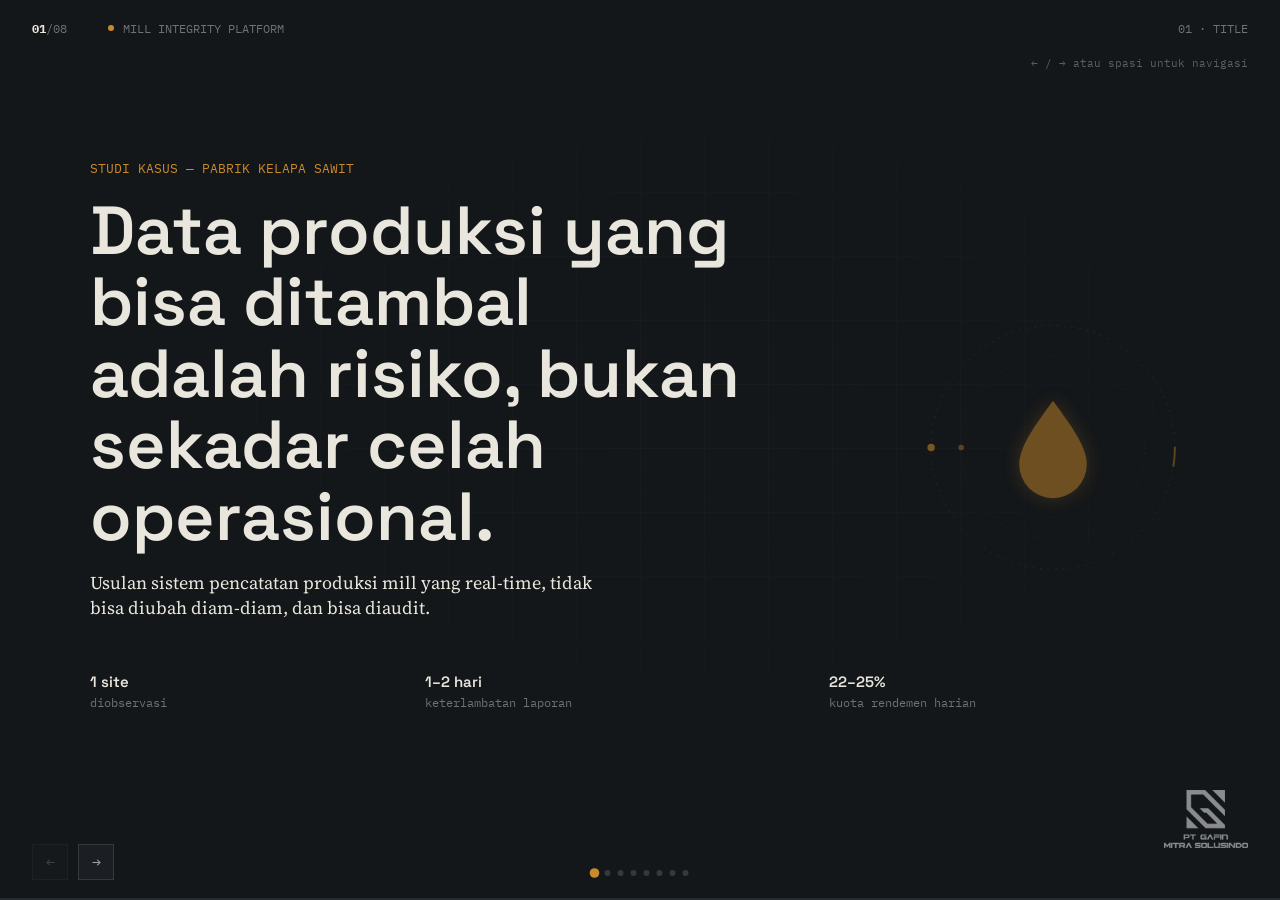
==== commit cab52194: "Sinarmas" ====
--- a/index.html
+++ b/index.html
@@ -312,9 +312,9 @@
   <div class="slide" data-slide="3">
     <div class="slide-inner">
       <div class="kicker">02 — IDENTIFIKASI MASALAH</div>
-      <h2 style="font-size:26px;">Empat celah yang saling terhubung.</h2>
+      <h2 style="font-size:28.6px;">Empat celah yang saling terhubung.</h2>
       <div class="problem-map">
-        <svg viewBox="0 0 540 400" width="100%" id="pmapSvg">
+        <svg viewBox="-28 -18 604 438" width="100%" id="pmapSvg">
           <path class="pline" id="ln1" d="M192,80 L356,55"></path>
           <path class="pline" id="ln2" d="M192,80 L356,170"></path>
           <path class="pline" id="ln3" d="M192,80 L192,250"></path>
@@ -325,7 +325,7 @@
             <circle class="pulse" r="16" fill="none" stroke="#C98A2C" stroke-width="1"></circle>
             <g class="glow-ring"><circle class="glow-arc" r="15" cx="0" cy="0"></circle></g>
             <circle r="9" fill="#C98A2C"></circle>
-            <text x="-22" y="-8" text-anchor="end">01</text><text x="-22" y="8" text-anchor="end">Kuota rendemen kaku</text>
+            <text x="-28" y="-8" text-anchor="end">01</text><text x="-28" y="8" text-anchor="end">Kuota rendemen kaku</text>
           </g>
           <g class="pnode" data-id="p2" transform="translate(356,55)">
             <circle class="pulse" r="16" fill="none" stroke="#C98A2C" stroke-width="1" style="opacity:0"></circle>
@@ -343,7 +343,7 @@
             <circle class="pulse" r="16" fill="none" stroke="#C98A2C" stroke-width="1" style="opacity:0"></circle>
             <g class="glow-ring"><circle class="glow-arc" r="15" cx="0" cy="0"></circle></g>
             <circle r="9" fill="#33393F"></circle>
-            <text x="-22" y="-8" text-anchor="end">04</text><text x="-22" y="8" text-anchor="end">Dua metode ukur berbeda</text>
+            <text x="-28" y="-8" text-anchor="end">04</text><text x="-28" y="8" text-anchor="end">Dua metode ukur berbeda</text>
           </g>
           <g class="pnode" data-id="p5" transform="translate(356,290)">
             <circle class="pulse" r="16" fill="none" stroke="#C98A2C" stroke-width="1" style="opacity:0"></circle>
@@ -406,7 +406,7 @@
   <div class="slide slide-solusi" data-slide="5">
     <div class="slide-inner">
       <div class="kicker">04 — SOLUSI YANG DITAWARKAN</div>
-      <h2 style="font-size:26px;">Satu platform, tiga lapis kendali.</h2>
+      <h2 style="font-size:28.6px;">Satu platform, tiga lapis kendali.</h2>
       <div class="modules" id="modules">
         <div class="module open">
           <div class="module-head">
--- a/style.css
+++ b/style.css
@@ -48,18 +48,18 @@
 .chrome{position:fixed; inset:0; z-index:10; pointer-events:none;}
 .topbar{
   position:absolute; top:0; left:0; right:0; height:56px; display:flex; align-items:center;
-  justify-content:space-between; padding:0 32px; font-family:var(--mono); font-size:12px; color:var(--ink-faint);
+  justify-content:space-between; padding:0 32px 0 108px; font-family:var(--mono); font-size:12px; color:var(--ink-faint);
 }
 .wm-logo{
-  position:absolute; top:58px; left:32px; height:58px; width:auto;
+  position:absolute; bottom:52px; right:32px; height:58px; width:auto;
   opacity:.5; pointer-events:none; user-select:none;
 }
 .brand{display:flex; align-items:center; gap:9px;}
-@media(max-width:480px){ .brand, #slideLabel{display:none;} .wm-logo{height:46px; top:14px; left:18px;} }
+@media(max-width:480px){ .brand, #slideLabel{display:none;} .wm-logo{height:42px; bottom:46px; right:18px;} }
 .brand .dot{width:6px; height:6px; border-radius:50%; background:var(--amber);}
 .progress-track{position:absolute; bottom:0; left:0; right:0; height:2px; background:var(--line-soft);}
 .progress-fill{height:100%; background:var(--amber); transition:width .4s ease; width:0%;}
-.slide-counter{position:absolute; bottom:24px; right:32px; font-family:var(--mono); font-size:12px; color:var(--ink-faint); pointer-events:auto;}
+.slide-counter{position:absolute; top:0; left:32px; height:56px; display:flex; align-items:center; font-family:var(--mono); font-size:12px; color:var(--ink-faint); pointer-events:auto;}
 .slide-counter b{color:var(--ink);}
 .arrows{position:absolute; bottom:20px; left:32px; display:flex; gap:10px; pointer-events:auto;}
 .arrow-btn{
@@ -179,19 +179,25 @@
 .flow-detail .fd-text{ width:100%; }
 
 /* ---------- problem node-map slide ---------- */
-.problem-map{display:grid; grid-template-columns:1.05fr 1fr; gap:56px; margin-top:40px; align-items:start; position:relative;}
+.problem-map{display:grid; grid-template-columns:1.22fr 1fr; gap:48px; margin-top:34px; align-items:center; position:relative;}
 @media(max-width:900px){.problem-map{grid-template-columns:1fr;}}
 .pnode{cursor:pointer;}
-.pnode circle{transition:r .25s, fill .25s;}
-.pnode.active circle:not(.pulse):not(.glow-arc){r:11;}
-.pnode text{font-family:var(--mono); font-size:11.5px; fill:var(--ink-dim); pointer-events:none; transition:fill .25s;}
-.pnode.active text{fill:var(--ink);}
+.pnode circle{transition:r .25s, fill .25s, filter .25s;}
+.pnode circle:not(.pulse):not(.glow-arc){r:10.5;}
+.pnode:hover circle:not(.pulse):not(.glow-arc){fill:var(--amber-dim);}
+.pnode.active circle:not(.pulse):not(.glow-arc){r:13; filter:drop-shadow(0 0 10px rgba(201,138,44,.85));}
+.pnode text{font-family:var(--mono); font-size:13.5px; letter-spacing:.02em; fill:var(--ink-dim); pointer-events:none; transition:fill .25s;}
+.pnode.active text{fill:#F6F1E6; filter:drop-shadow(0 0 8px rgba(201,138,44,.45));}
+/* simpul non-aktif tetap "bernapas" pelan supaya peta terasa hidup */
+@keyframes pnodeBreathe{0%,100%{opacity:.55;} 50%{opacity:1;}}
+.pnode:not(.active) circle:not(.pulse):not(.glow-arc){animation:pnodeBreathe 3.4s ease-in-out infinite;}
 
 /* connecting lines: default static, "lit" ones animate like a data-connection beam */
-.pline{stroke:var(--line); stroke-width:1; fill:none;}
+.pline{stroke:var(--line); stroke-width:1.2; fill:none;}
 .pline.lit{
-  stroke:var(--amber); stroke-width:1.4;
+  stroke:var(--amber); stroke-width:1.8;
   stroke-dasharray:5 7;
+  filter:drop-shadow(0 0 5px rgba(201,138,44,.55));
   animation:dashFlow 1s linear infinite;
 }
 @keyframes dashFlow{ to{ stroke-dashoffset:-24; } }
@@ -200,13 +206,13 @@
 .glow-ring{ opacity:0; transform-origin:0 0; }
 .pnode.active .glow-ring{ opacity:1; animation:glowSpin 2.6s linear infinite; }
 .glow-arc{
-  fill:none; stroke:var(--amber); stroke-width:2; stroke-linecap:round;
-  stroke-dasharray:14 58; filter:drop-shadow(0 0 4px rgba(201,138,44,.85));
+  fill:none; stroke:var(--amber); stroke-width:2.4; stroke-linecap:round; r:19;
+  stroke-dasharray:18 74; filter:drop-shadow(0 0 6px rgba(201,138,44,.95));
 }
 @keyframes glowSpin{ from{ transform:rotate(0deg); } to{ transform:rotate(360deg); } }
 
 /* soft pulse ring underneath, still used for a secondary breathing glow */
-@keyframes nodePulse{0%{opacity:.5; r:12;} 100%{opacity:0; r:20;}}
+@keyframes nodePulse{0%{opacity:.6; r:14;} 100%{opacity:0; r:30;}}
 .pnode.active .pulse{animation:nodePulse 1.8s ease-out infinite;}
 
 .problem-detail{
@@ -270,11 +276,11 @@
 .module{background:var(--bg);}
 .module + .module{border-top:1px solid var(--line-soft);}
 .module-head{
-  display:grid; grid-template-columns:34px 70px 1fr 22px; align-items:center; gap:20px;
+  display:grid; grid-template-columns:37px 77px 1fr 24px; align-items:center; gap:20px;
   padding:clamp(8px,2.1vh,20px) 4px; cursor:pointer;
 }
-.module-head .mnum{font-family:var(--mono); font-size:12px; color:var(--amber);}
-.module-head h3{font-family:var(--sans); font-size:clamp(15px,2.1vh,17px); font-weight:600;}
+.module-head .mnum{font-family:var(--mono); font-size:13.2px; color:var(--amber);}
+.module-head h3{font-family:var(--sans); font-size:clamp(16.5px,2.3vh,18.7px); font-weight:600;}
 .module-head .chev{font-family:var(--mono); color:var(--ink-faint); transition:transform .25s;}
 .module.open .chev{transform:rotate(45deg);}
 /* buka/tutup lewat grid-template-rows (0fr -> 1fr): tidak ada batas tinggi tetap yang bisa memotong isi */
@@ -282,11 +288,14 @@
 .module.open .module-body{grid-template-rows:1fr;}
 .module-body-inner{min-height:0; overflow:hidden; padding:0 4px 0 90px; display:grid; grid-template-columns:1fr 1fr; gap:0 28px;}
 .module-body-inner > div{padding-bottom:clamp(10px,2.2vh,22px);}
-.module-body-inner h4{font-family:var(--mono); font-size:11px; color:var(--ink-faint); margin:0 0 clamp(4px,1vh,10px);}
+.module-body-inner h4{font-family:var(--mono); font-size:12.1px; letter-spacing:.05em; color:var(--ink-faint); margin:0 0 clamp(4px,1vh,10px);}
 .module-body-inner ul{margin:0; padding:0; list-style:none;}
-.module-body-inner li{font-size:clamp(12.5px,1.85vh,13.5px); color:var(--ink-dim); padding:clamp(4px,.85vh,7px) 0 clamp(4px,.85vh,7px) 16px; position:relative; border-top:1px solid var(--line-soft);}
+.module-body-inner li{font-size:clamp(13.8px,2.05vh,14.9px); line-height:1.5; color:var(--ink-dim); padding:clamp(5px,.95vh,8px) 0 clamp(5px,.95vh,8px) 20px; position:relative; border-top:1px solid var(--line-soft);}
 .module-body-inner li:first-child{border-top:none;}
-.module-body-inner li:before{content:"—"; position:absolute; left:0; color:var(--ink-faint);}
+.module-body-inner li:before{
+  content:""; position:absolute; left:2px; top:.72em; width:6px; height:6px; border-radius:50%;
+  background:var(--amber); box-shadow:0 0 7px rgba(201,138,44,.55);
+}
 
 /* layar pendek (laptop kecil): rapatkan slide solusi supaya semua modul muat tanpa scroll */
 @media(max-height:760px){
@@ -306,31 +315,82 @@
   .module-head .chev{grid-area:chev;}
   .module-body-inner{grid-template-columns:1fr; padding-left:4px; gap:0;}
   .module-body-inner > div{padding-bottom:8px;}
-  .module-body-inner li{font-size:12.5px; line-height:1.35; padding:4px 0 4px 14px;}
+  .module-body-inner li{font-size:13.8px; line-height:1.45; padding:4px 0 4px 18px;}
   .slide-solusi{padding-top:52px; padding-bottom:80px;}
   .slide-solusi .kicker{margin-bottom:10px;}
   .slide-solusi .modules{margin-top:14px;}
 }
 
 /* ---------- roadmap slide ---------- */
-.rsteps{display:grid; grid-template-columns:repeat(4,1fr); gap:22px; margin-top:56px; position:relative;}
+.rsteps{display:grid; grid-template-columns:repeat(4,1fr); gap:34px; margin-top:60px; align-items:start; position:relative;}
+
+/* rel jalur: arus halus terus berjalan walau fase belum dipilih */
 .rline{position:absolute; top:11px; left:0; right:0; height:2px; background:var(--line); overflow:hidden;}
-.rline-fill{position:absolute; top:0; left:0; height:100%; width:0%; background:var(--amber); transition:width .5s cubic-bezier(.22,.61,.36,1);}
+.rline:after{
+  content:""; position:absolute; inset:0; opacity:.5;
+  background:repeating-linear-gradient(90deg, var(--amber-dim) 0 3px, transparent 3px 16px);
+  animation:railFlow 1.8s linear infinite;
+}
+@keyframes railFlow{ to{ transform:translateX(16px); } }
+.rline-fill{
+  position:absolute; top:0; left:0; height:100%; width:0%; z-index:1;
+  background:linear-gradient(90deg, var(--steel), var(--amber));
+  box-shadow:0 0 10px 1px rgba(201,138,44,.45);
+  transition:width .6s cubic-bezier(.22,.61,.36,1);
+}
 .rline-fill:after{
-  content:""; position:absolute; top:0; right:0; width:26px; height:100%; transform:translateX(100%);
-  background:linear-gradient(90deg, rgba(201,138,44,.9), transparent);
+  content:""; position:absolute; top:-2px; right:-3px; width:6px; height:6px; border-radius:50%;
+  background:var(--amber); box-shadow:0 0 12px 3px rgba(201,138,44,.7);
   animation:railGlow 1.6s ease-in-out infinite;
 }
-@keyframes railGlow{0%,100%{opacity:.35;} 50%{opacity:1;}}
-.rstep{padding-top:32px; position:relative; cursor:pointer;}
-.rstep .dot{position:absolute; top:5px; left:0; width:13px; height:13px; border-radius:50%; background:var(--bg); border:2px solid var(--amber-dim); transition:all .3s; z-index:2;}
-.rstep.active .dot{border-color:var(--amber); background:var(--amber); box-shadow:0 0 0 5px rgba(201,138,44,.18); animation:dotPulse 1.8s ease-in-out infinite;}
-@keyframes dotPulse{0%,100%{box-shadow:0 0 0 5px rgba(201,138,44,.18);} 50%{box-shadow:0 0 0 9px rgba(201,138,44,.08);}}
-.rstep .phase{font-family:var(--mono); font-size:11.5px; color:var(--ink-faint); margin-bottom:7px; transition:color .25s;}
+@keyframes railGlow{0%,100%{opacity:.5; transform:scale(.85);} 50%{opacity:1; transform:scale(1.25);}}
+
+.rstep{
+  padding:34px 14px 18px 0; position:relative; cursor:pointer;
+  transition:transform .35s cubic-bezier(.22,.61,.36,1);
+}
+/* panel latar fase — muncul saat disorot / dipilih */
+.rstep:before{
+  content:""; position:absolute; left:-16px; right:-4px; top:26px; bottom:0; z-index:0;
+  border:1px solid transparent; background:transparent;
+  transition:background .3s, border-color .3s, box-shadow .3s;
+}
+.rstep > *{position:relative; z-index:1;}
+.rstep:hover:before{ background:rgba(233,230,221,.025); border-color:var(--line-soft); }
+.rstep.active{ transform:translateY(-4px); }
+.rstep.active:before{
+  background:linear-gradient(180deg, rgba(201,138,44,.11), rgba(201,138,44,0) 72%);
+  border-color:var(--line);
+  box-shadow:inset 0 1px 0 rgba(201,138,44,.28), 0 16px 34px -20px rgba(201,138,44,.75);
+}
+
+.rstep .dot{
+  position:absolute; top:5px; left:0; width:13px; height:13px; border-radius:50%;
+  background:var(--bg); border:2px solid var(--amber-dim); transition:all .3s; z-index:3;
+}
+.rstep:hover .dot{ border-color:var(--amber); }
+.rstep.active .dot{
+  border-color:var(--amber); background:var(--amber);
+  box-shadow:0 0 0 5px rgba(201,138,44,.18), 0 0 16px 3px rgba(201,138,44,.55);
+  animation:dotPulse 1.8s ease-in-out infinite;
+}
+/* dua gelombang riak dari titik fase aktif */
+.rstep.active .dot:before, .rstep.active .dot:after{
+  content:""; position:absolute; left:50%; top:50%; width:13px; height:13px; margin:-6.5px 0 0 -6.5px;
+  border-radius:50%; border:1px solid var(--amber); opacity:0;
+  animation:dotRipple 2.4s cubic-bezier(.22,.61,.36,1) infinite;
+}
+.rstep.active .dot:after{ animation-delay:1.2s; }
+@keyframes dotRipple{ 0%{transform:scale(1); opacity:.75;} 70%{opacity:0;} 100%{transform:scale(3.6); opacity:0;} }
+@keyframes dotPulse{0%,100%{box-shadow:0 0 0 5px rgba(201,138,44,.18), 0 0 16px 3px rgba(201,138,44,.45);} 50%{box-shadow:0 0 0 9px rgba(201,138,44,.08), 0 0 22px 5px rgba(201,138,44,.22);}}
+
+.rstep .phase{font-family:var(--mono); font-size:12.65px; color:var(--ink-faint); margin-bottom:7px; letter-spacing:.06em; transition:color .25s;}
 .rstep.active .phase{color:var(--amber);}
-.rstep h4{font-size:17px; margin-bottom:9px; transition:color .25s;}
-.rstep p{font-size:14.5px;}
-@media(max-width:900px){.rsteps{grid-template-columns:1fr;} .rline{display:none;}}
+.rstep h4{font-size:18.7px; line-height:1.3; margin-bottom:10px; transition:color .25s;}
+.rstep.active h4{color:#F6F1E6;}
+.rstep p{font-size:16px; line-height:1.55; transition:color .25s;}
+.rstep.active p{color:var(--ink);}
+@media(max-width:900px){.rsteps{grid-template-columns:1fr;} .rline{display:none;} .rstep.active{transform:none;}}
 
 
 /* ---------- closing slide (gambar kerja arsitektural) ---------- */
@@ -499,7 +559,7 @@
 .li-mover{ opacity:0; pointer-events:none; }
 
 /* slide 6: module icons */
-.module-icon{ display:flex; align-items:center; justify-content:center; width:30px; height:30px; }
+.module-icon{ display:flex; align-items:center; justify-content:center; width:33px; height:33px; }
 .module-icon svg{ width:100%; height:100%; overflow:visible; stroke:var(--amber); stroke-width:1.6; fill:none; stroke-linecap:round; stroke-linejoin:round; }
 .mi-dashboard .mi-bar{ fill:var(--amber); stroke:none; transform-box:fill-box; transform-origin:bottom; animation:miBar 1.8s ease-in-out infinite; }
 .mi-dashboard .mi-bar:nth-child(2){ animation-delay:.2s; }
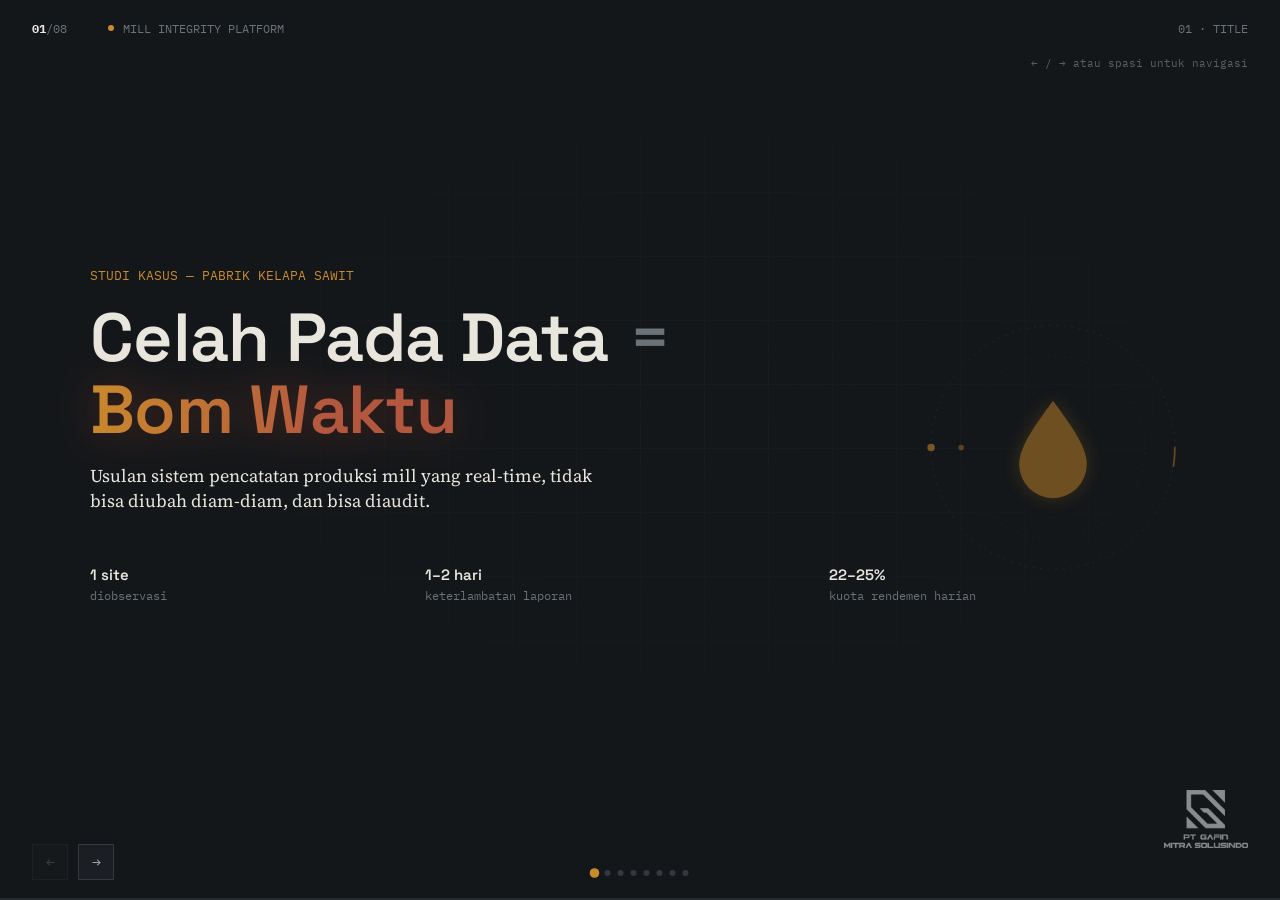
==== commit 1815389c: "Sinarmas" ====
--- a/index.html
+++ b/index.html
@@ -18,7 +18,7 @@
   <div class="slide title-slide active" data-slide="0">
     <div class="slide-inner">
       <div class="kicker">STUDI KASUS — PABRIK KELAPA SAWIT</div>
-      <h1>Data produksi yang bisa ditambal adalah risiko, bukan sekadar celah operasional.</h1>
+      <h1 class="h1-impact">Celah Pada Data <span class="h1-eq">=</span> <span class="h1-hot">Bom Waktu</span></h1>
       <p class="lead">Usulan sistem pencatatan produksi mill yang real-time, tidak bisa diubah diam-diam, dan bisa diaudit.</p>
       <div class="title-meta">
         <div><strong>1 site</strong>diobservasi</div>
@@ -44,7 +44,7 @@
   <div class="slide" data-slide="1">
     <div class="slide-inner">
       <div class="kicker">01 — LATAR BELAKANG MASALAH</div>
-      <h2>Satu jalur produksi, dua metode ukur, dan laporan yang datang terlambat.</h2>
+      <h2>Check-Sheet Merangkak</h2>
       <p class="lead">Alur produksi crude oil di site berjalan lewat delapan titik pencatatan manual. Setiap titik berpotensi menjadi tempat data melenceng dari kondisi sebenarnya — dan sejauh ini tidak ada satu pun yang tercatat otomatis.</p>
       <div class="latar-illustration" aria-hidden="true">
         <svg viewBox="0 0 640 132" id="latarSvg">
@@ -481,7 +481,7 @@
       <h2 style="font-size:26px;">Empat fase, dimulai dari pilot 90 hari.</h2>
       <div class="rsteps" id="rsteps">
         <div class="rline"><div class="rline-fill" id="rlineFill"></div></div>
-        <div class="rstep active" data-r="0"><div class="dot"></div><div class="phase">FASE 0</div><h4>Discovery</h4><p>Audit sistem eksisting — ERP, SCADA, software timbangan.</p></div>
+        <div class="rstep active rstep-urgent" data-r="0"><div class="dot"></div><div class="phase">FASE 0</div><h4>Discovery</h4><p>Audit sistem eksisting — ERP, SCADA, software timbangan.</p></div>
         <div class="rstep" data-r="1"><div class="dot"></div><div class="phase">FASE 1 · 90 HARI</div><h4>Pilot 1 Site</h4><p>Integrasi timbangan, dashboard live, dan alert.</p></div>
         <div class="rstep" data-r="2"><div class="dot"></div><div class="phase">FASE 2</div><h4>Sensor Tangki &amp; Tongkang</h4><p>Sensor level dan flowmeter menutup celah ukur manual.</p></div>
         <div class="rstep" data-r="3"><div class="dot"></div><div class="phase">FASE 3</div><h4>Rollout Multi-Site</h4><p>Traceability EUDR penuh dan analitik prediktif.</p></div>
@@ -493,8 +493,8 @@
   <div class="slide closing" data-slide="7">
     <div class="slide-inner">
       <div class="kicker">PENUTUP</div>
-      <h2 id="closingTitle">Diusulkan sebagai pilot 90 hari di satu site, sebelum diperluas ke seluruh grup.</h2>
-      <p class="lead">Kuota tetap sama — yang berubah adalah <em>kejujuran datanya.</em></p>
+      <h2 id="closingTitle">90 hari di satu site untuk membuktikan datanya bisa dipercaya — baru diperluas ke seluruh grup.</h2>
+      <p class="lead">Delapan titik pencatatan manual, satu site, selisih 1% rendemen setara 10 ton/hari — cukup untuk memvalidasi sistem sebelum rollout multi-site. Kuota tetap 22–25%, yang berubah adalah <em>kejujuran datanya:</em> tercatat otomatis, tidak bisa ditambal, dan terlihat HQ pada hari yang sama.</p>
       <div class="foot-meta">
         <span>MILL INTEGRITY PLATFORM</span>
         <span>MATERI INTERNAL — UNTUK KEPERLUAN PAPARAN</span>
--- a/style.css
+++ b/style.css
@@ -80,6 +80,16 @@
 .title-slide h1{
   font-family:var(--sans); font-weight:600; font-size:clamp(34px,min(6vw,8.2vh),68px); line-height:1.05; max-width:15ch;
 }
+.h1-impact{ font-weight:700; font-size:clamp(48px,min(8.5vw,11.5vh),96px); letter-spacing:-.01em; max-width:18ch !important; }
+.h1-impact .h1-eq{ color:var(--ink-faint); font-weight:500; padding:0 .05em; }
+.h1-impact .h1-hot{
+  background:linear-gradient(100deg, var(--amber) 0%, var(--alert) 65%, var(--alert) 100%);
+  -webkit-background-clip:text; background-clip:text; color:transparent;
+  filter:drop-shadow(0 0 22px rgba(201,74,44,.35));
+  position:relative; display:inline-block;
+}
+@keyframes h1HotPulse{0%,100%{filter:drop-shadow(0 0 18px rgba(201,74,44,.30));} 50%{filter:drop-shadow(0 0 30px rgba(201,74,44,.55));}}
+.h1-impact .h1-hot{ animation:h1HotPulse 2.6s ease-in-out infinite; }
 .title-meta{margin-top:52px; display:grid; grid-template-columns:repeat(3,auto); gap:44px;}
 .title-meta div{font-family:var(--mono); font-size:12px; color:var(--ink-faint);}
 .title-meta strong{display:block; font-family:var(--sans); font-size:15px; color:var(--ink); font-weight:600; margin-bottom:4px;}
@@ -390,6 +400,23 @@
 .rstep.active h4{color:#F6F1E6;}
 .rstep p{font-size:16px; line-height:1.55; transition:color .25s;}
 .rstep.active p{color:var(--ink);}
+/* FASE 0 — status darurat/urgent: panel & titik bergradasi merah, judul fase merah tersendiri */
+.rstep-urgent:before{
+  background:linear-gradient(180deg, rgba(180,87,63,.18), rgba(180,87,63,0) 78%) !important;
+  border-color:rgba(180,87,63,.55) !important;
+  box-shadow:inset 0 1px 0 rgba(180,87,63,.32), 0 18px 38px -20px rgba(180,87,63,.85) !important;
+}
+.rstep-urgent .dot{
+  border-color:var(--alert) !important; background:var(--alert) !important;
+  box-shadow:0 0 0 5px rgba(180,87,63,.22), 0 0 18px 4px rgba(180,87,63,.6) !important;
+  animation:dotPulseAlert 1.8s ease-in-out infinite !important;
+}
+.rstep-urgent .dot:before, .rstep-urgent .dot:after{ border-color:var(--alert) !important; }
+@keyframes dotPulseAlert{0%,100%{box-shadow:0 0 0 5px rgba(180,87,63,.22), 0 0 18px 4px rgba(180,87,63,.5);} 50%{box-shadow:0 0 0 9px rgba(180,87,63,.1), 0 0 26px 6px rgba(180,87,63,.28);}}
+.rstep-urgent .phase{
+  color:var(--alert) !important; font-weight:600; letter-spacing:.08em;
+  text-shadow:0 0 14px rgba(180,87,63,.5);
+}
 @media(max-width:900px){.rsteps{grid-template-columns:1fr;} .rline{display:none;} .rstep.active{transform:none;}}
 
 
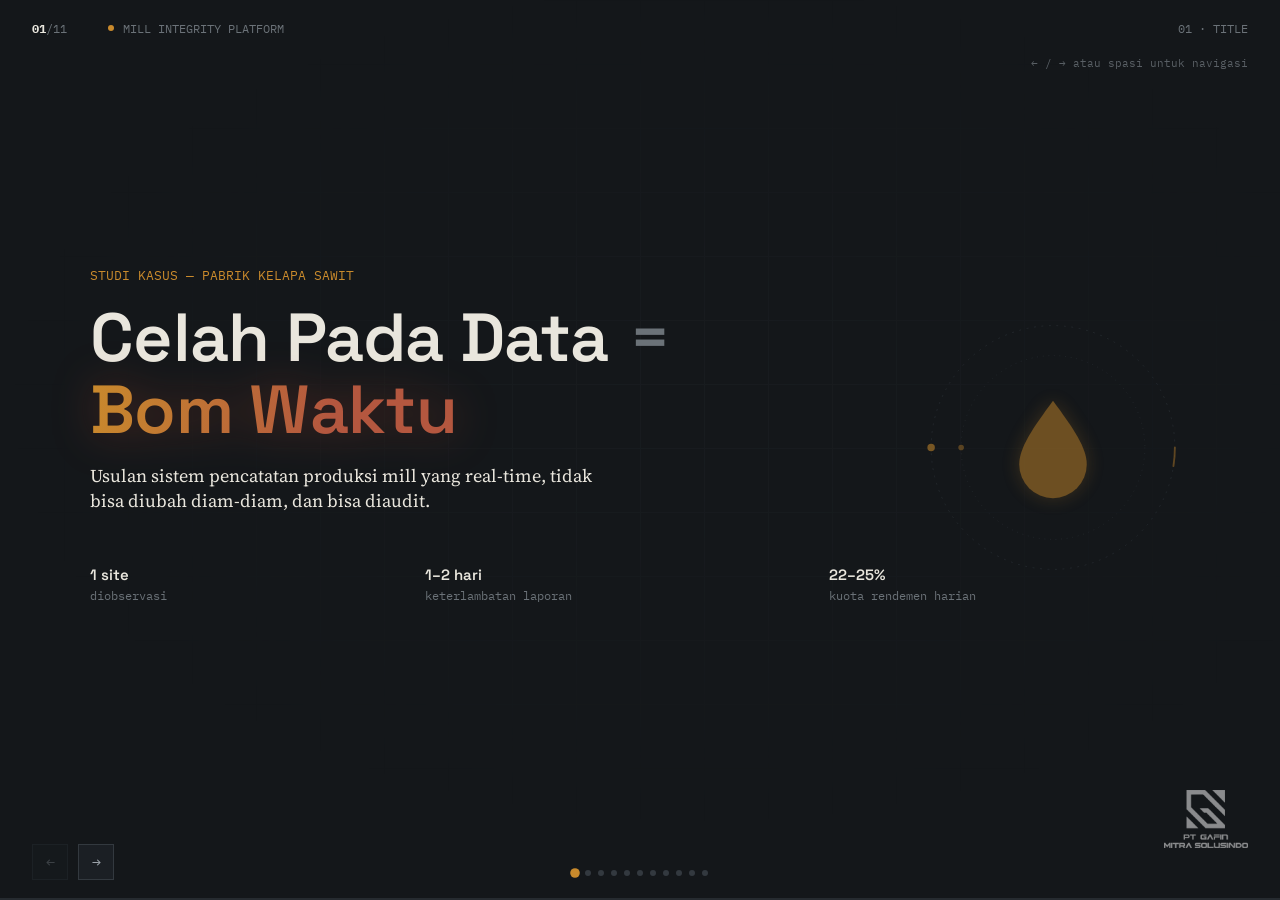
==== commit f64c8a02: "Sinarmas" ====
--- a/index.html
+++ b/index.html
@@ -44,7 +44,7 @@
   <div class="slide" data-slide="1">
     <div class="slide-inner">
       <div class="kicker">01 — LATAR BELAKANG MASALAH</div>
-      <h2>Check-Sheet Merangkak</h2>
+      <h2>Satu jalur produksi, dua metode ukur, Check-Sheet Merangkak</h2>
       <p class="lead">Alur produksi crude oil di site berjalan lewat delapan titik pencatatan manual. Setiap titik berpotensi menjadi tempat data melenceng dari kondisi sebenarnya — dan sejauh ini tidak ada satu pun yang tercatat otomatis.</p>
       <div class="latar-illustration" aria-hidden="true">
         <svg viewBox="0 0 640 132" id="latarSvg">
@@ -655,6 +655,81 @@
     </div>
   </div>
 
+  <!-- SLIDE 9: GAIA intro (tambahan) -->
+  <div class="slide gaia-slide" data-slide="8">
+    <div class="slide-inner">
+      <div class="kicker">TAMBAHAN — WAWASAN TEKNOLOGI</div>
+      <h2>Setelah Titik Ukur di Darat, Giliran Mata dari Orbit</h2>
+      <p class="lead">Delapan titik pencatatan tadi mengunci kejujuran data di dalam pagar site. Ada lapisan lain yang bisa memverifikasi dari luar pagar itu: jaringan kecerdasan terdesentralisasi Bittensor, lewat subnet bernama <strong style="color:var(--ink);">GAIA</strong>, yang membaca kondisi lahan langsung dari citra satelit — independen dari laporan site mana pun.</p>
+      <div class="title-meta">
+        <div><strong>Subnet 57</strong>di jaringan Bittensor</div>
+        <div><strong>100 km²</strong>resolusi tiap prediksi</div>
+        <div><strong>Data SMAP</strong>pembanding kebenaran satelit</div>
+      </div>
+    </div>
+    <div class="title-illustration" aria-hidden="true">
+      <svg viewBox="0 0 320 320">
+        <circle class="ti-ring ti-ring-1" cx="160" cy="160" r="130"></circle>
+        <circle class="ti-ring ti-ring-2" cx="160" cy="160" r="98"></circle>
+        <circle class="ti-scan" cx="160" cy="160" r="130"></circle>
+        <g class="ti-drop">
+          <path d="M160,110 C182,140 196,160 196,178 A36,36 0 1 1 124,178 C124,160 138,140 160,110 Z"></path>
+        </g>
+        <circle class="ti-orbit-dot ti-orbit-dot-a" r="4"></circle>
+        <circle class="ti-orbit-dot ti-orbit-dot-b" r="3"></circle>
+      </svg>
+    </div>
+  </div>
+
+  <!-- SLIDE 10: GAIA cara kerja (tambahan) -->
+  <div class="slide gaia-slide" data-slide="9">
+    <div class="slide-inner">
+      <div class="kicker">GAIA — ARSITEKTUR JARINGAN</div>
+      <h2 style="font-size:clamp(24px,3.2vw,38px);">Ratusan Model Bersaing, Satu Kebenaran yang Disepakati</h2>
+      <p class="lead" style="max-width:64ch;">Setiap <em style="font-style:normal;color:var(--ink);">miner</em> di subnet GAIA mengirim prediksi independen atas satu wilayah lahan. <em style="font-style:normal;color:var(--ink);">Validator</em> menilai akurasi tiap prediksi terhadap data satelit, lalu hanya model paling akurat yang mendapat imbalan token TAO — memaksa jaringan terus mengoreksi dirinya sendiri, tanpa satu otoritas tunggal yang bisa didikte.</p>
+      <div class="gaia-grid">
+        <div class="gaia-card"><div class="gc-tag">01 · MINER</div><p>Mengirim prediksi kelembapan tanah dari citra satelit untuk tiap grid seluas 100 km², termasuk area kebun sawit.</p></div>
+        <div class="gaia-card"><div class="gc-tag">02 · VALIDATOR</div><p>Membandingkan tiap prediksi terhadap data satelit SMAP sebagai kebenaran acuan, lalu menandai model yang menyimpang.</p></div>
+        <div class="gaia-card"><div class="gc-tag">03 · INSENTIF TAO</div><p>Model paling akurat mendapat bagian emisi terbesar; yang meleset kehilangan bobot pada putaran berikutnya.</p></div>
+      </div>
+      <div class="gaia-net" aria-hidden="true">
+        <svg viewBox="0 0 520 160">
+          <path class="gline" d="M100,120 L260,40"></path>
+          <path class="gline" d="M260,40 L420,120"></path>
+          <path class="gline" d="M100,120 L420,120"></path>
+          <circle class="gdot" r="3.4" style="offset-path:path('M100,120 L260,40'); animation: tiOrbitA 2.6s linear infinite;"></circle>
+          <circle class="gdot" r="3.4" style="offset-path:path('M260,40 L420,120'); animation: tiOrbitA 2.6s linear infinite; animation-delay:.5s;"></circle>
+          <circle class="gdot" r="3.4" style="offset-path:path('M100,120 L420,120'); animation: tiOrbitA 3.2s linear infinite; animation-delay:1s;"></circle>
+          <circle class="gnode-circle" cx="100" cy="120" r="26"></circle>
+          <circle class="gnode-circle" cx="260" cy="40" r="26"></circle>
+          <circle class="gnode-circle" cx="420" cy="120" r="26"></circle>
+          <text class="gnode-label" x="100" y="152">MINERS</text>
+          <text class="gnode-label" x="260" y="20">VALIDATORS</text>
+          <text class="gnode-label" x="420" y="152">SATELIT (SMAP)</text>
+        </svg>
+      </div>
+    </div>
+  </div>
+
+  <!-- SLIDE 11: GAIA manfaat untuk sawit skala besar (tambahan) -->
+  <div class="slide gaia-slide" data-slide="10">
+    <div class="slide-inner">
+      <div class="kicker">GAIA UNTUK SAWIT — DUA LAPIS KEBENARAN</div>
+      <h2 style="font-size:clamp(24px,3.2vw,38px);">Data Darat dari Mill Integrity, Data Langit dari GAIA</h2>
+      <p class="lead" style="max-width:64ch;">Rendemen dan waktu olah terkunci di titik ukur mill. Kelembapan tanah dan stres kekeringan terkunci di citra satelit yang dinilai independen oleh jaringan GAIA. Kombinasi keduanya membuat data produksi dan data lahan saling mengoreksi — tidak ada lagi ruang untuk menambal salah satunya sendirian.</p>
+      <div class="gaia-benefits">
+        <div class="gaia-benefit"><span class="gb-num">01</span><h4>Deteksi Dini Stres Lahan</h4><p>Pola kelembapan tanah yang menurun terbaca dari satelit sebelum rendemen ikut turun di mill.</p></div>
+        <div class="gaia-benefit"><span class="gb-num">02</span><h4>Jadwal Panen &amp; Pupuk Lebih Tepat</h4><p>Prediksi per grid 100 km² membantu menyesuaikan rotasi panen dan pemupukan pada area yang paling terdampak.</p></div>
+        <div class="gaia-benefit"><span class="gb-num">03</span><h4>Pembanding yang Independen</h4><p>Angka kondisi lahan tidak berasal dari laporan internal site, sehingga sulit ditambal bersamaan dengan data mill.</p></div>
+        <div class="gaia-benefit"><span class="gb-num">04</span><h4>Skala ke Seluruh Grup</h4><p>Satu jaringan yang sama memantau semua site sekaligus, tanpa menambah sensor fisik baru di lapangan.</p></div>
+      </div>
+      <div class="foot-meta" style="margin-top:44px;">
+        <span>MILL INTEGRITY PLATFORM × GAIA (BITTENSOR)</span>
+        <span>MATERI INTERNAL — UNTUK KEPERLUAN PAPARAN</span>
+      </div>
+    </div>
+  </div>
+
 </div>
 
 <div class="chrome">
@@ -670,7 +745,7 @@
     <button class="arrow-btn" id="nextBtn" aria-label="Berikutnya">→</button>
   </div>
   <div class="dots" id="dots"></div>
-  <div class="slide-counter"><b id="curNum">01</b> / <span id="totalNum">08</span></div>
+  <div class="slide-counter"><b id="curNum">01</b> / <span id="totalNum">11</span></div>
 </div>
 
 <script src="script.js"></script>
--- a/style.css
+++ b/style.css
@@ -615,3 +615,31 @@
   .closing .kicker, .closing .lead, .closing .foot-meta, .closing h2 .w{ opacity:1; transform:none; filter:none; }
   .closing::before{ opacity:1; }
 }
+
+/* ---------- GAIA add-on slides (tema berbeda: violet/cyan, "kecerdasan terdesentralisasi") ---------- */
+.gaia-slide{
+  --amber:#8B7CF6; --amber-dim:#5B4FBE; --steel:#3FD0C9; --alert:#22D3C6; --good:#3FD0C9;
+}
+.gaia-slide .foot-meta{
+  padding-top:16px; border-top:1px solid var(--line); max-width:480px;
+  font-family:var(--mono); font-size:12px; color:var(--ink-faint); display:flex; flex-direction:column; gap:6px;
+}
+.gaia-grid{display:grid; grid-template-columns:repeat(3,1fr); gap:18px; margin-top:40px;}
+.gaia-card{background:var(--bg-panel); border:1px solid var(--line); padding:20px 18px;}
+.gaia-card .gc-tag{font-family:var(--mono); font-size:11.5px; color:var(--amber); margin-bottom:10px; letter-spacing:.04em;}
+.gaia-card p{font-size:13.6px; line-height:1.55; color:var(--ink-dim); margin:0;}
+.gaia-net{margin-top:26px;}
+.gaia-net svg{width:100%; max-width:520px; height:auto; display:block; margin:0 auto; overflow:visible;}
+.gnode-label{font-family:var(--mono); font-size:10.5px; fill:var(--ink-faint); text-anchor:middle;}
+.gnode-circle{fill:var(--bg-panel); stroke:var(--amber); stroke-width:1.4;}
+.gline{stroke:var(--line); stroke-width:1.4; fill:none;}
+.gdot{fill:var(--amber); filter:drop-shadow(0 0 6px rgba(139,124,246,.6));}
+.gaia-benefits{display:grid; grid-template-columns:1fr 1fr; gap:18px 30px; margin-top:38px; max-width:920px;}
+.gaia-benefit{border-top:1px solid var(--line-soft); padding-top:14px;}
+.gaia-benefit .gb-num{font-family:var(--mono); font-size:11.5px; color:var(--amber); display:block; margin-bottom:6px;}
+.gaia-benefit h4{font-family:var(--sans); font-size:15px; font-weight:600; margin-bottom:6px; color:var(--ink);}
+.gaia-benefit p{font-size:13.4px; line-height:1.55; margin:0;}
+@media(max-width:900px){
+  .gaia-grid{grid-template-columns:1fr;}
+  .gaia-benefits{grid-template-columns:1fr;}
+}
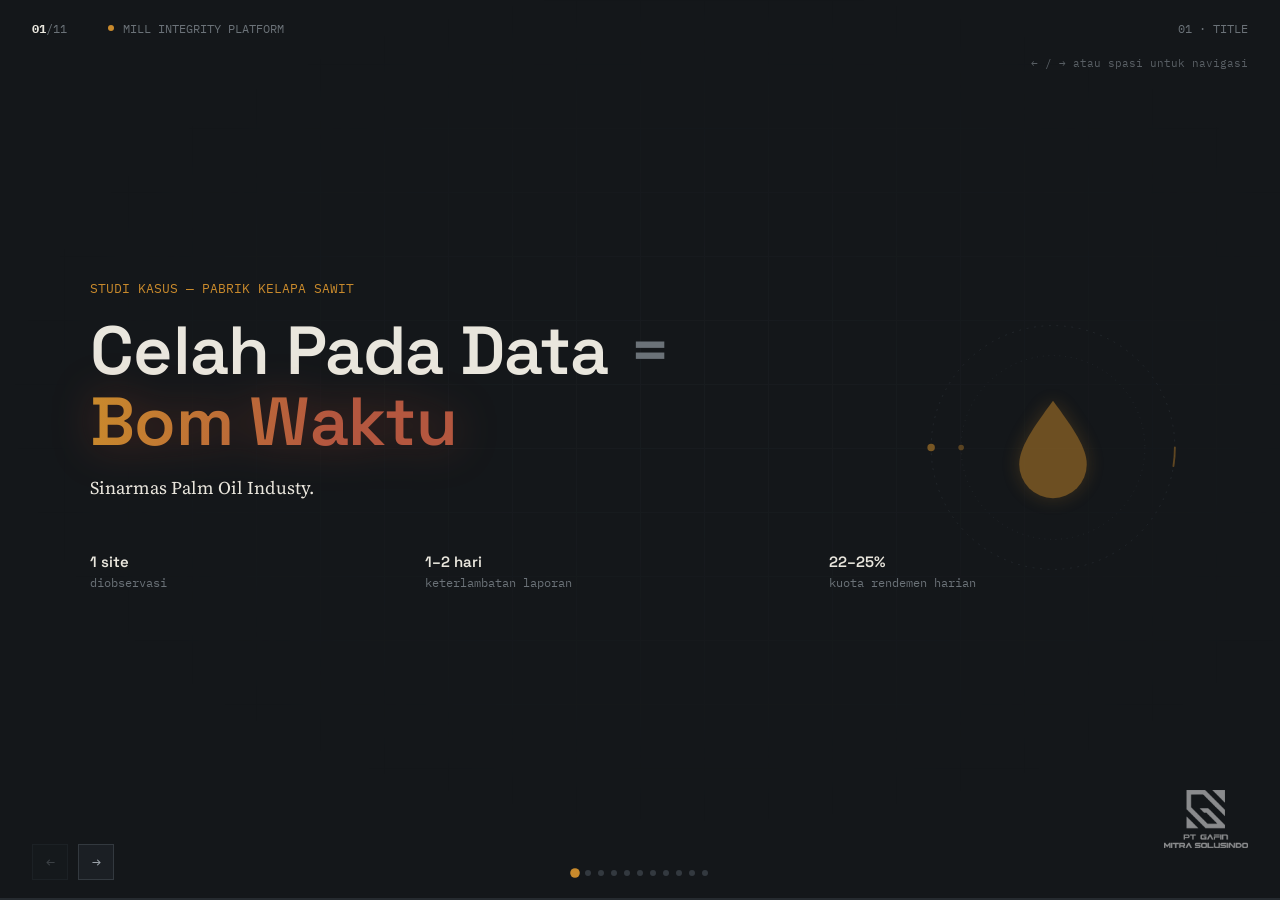
==== commit a653724d: "Sinarmas" ====
--- a/index.html
+++ b/index.html
@@ -19,7 +19,7 @@
     <div class="slide-inner">
       <div class="kicker">STUDI KASUS — PABRIK KELAPA SAWIT</div>
       <h1 class="h1-impact">Celah Pada Data <span class="h1-eq">=</span> <span class="h1-hot">Bom Waktu</span></h1>
-      <p class="lead">Usulan sistem pencatatan produksi mill yang real-time, tidak bisa diubah diam-diam, dan bisa diaudit.</p>
+      <p class="lead">Sinarmas Palm Oil Industy.</p>
       <div class="title-meta">
         <div><strong>1 site</strong>diobservasi</div>
         <div><strong>1–2 hari</strong>keterlambatan laporan</div>
@@ -45,7 +45,7 @@
     <div class="slide-inner">
       <div class="kicker">01 — LATAR BELAKANG MASALAH</div>
       <h2>Satu jalur produksi, dua metode ukur, Check-Sheet Merangkak</h2>
-      <p class="lead">Alur produksi crude oil di site berjalan lewat delapan titik pencatatan manual. Setiap titik berpotensi menjadi tempat data melenceng dari kondisi sebenarnya — dan sejauh ini tidak ada satu pun yang tercatat otomatis.</p>
+      <p class="lead">Alur produksi crude oil di site berjalan lewat delapan titik pencatatan manual. Setiap titik berpotensi menjadi tempat data melenceng dari kondisi sebenarnya  dan sejauh ini tidak ada satu pun yang tercatat otomatis.</p>
       <div class="latar-illustration" aria-hidden="true">
         <svg viewBox="0 0 640 132" id="latarSvg">
           <defs>
@@ -177,7 +177,7 @@
           </g>
 
           <!-- 01 Truk masuk -->
-          <g class="station" data-detail="Truk pemasok — kebun sendiri maupun kebun masyarakat — masuk ke area site membawa raw material (TBS)." transform="translate(70,0)">
+          <g class="station" data-detail="Internal Source / External Source masuk ke area site membawa raw material (TBS)." transform="translate(70,0)">
             <g class="station-body">
             <rect class="plate" x="-52" y="30" width="104" height="128" rx="3"></rect>
             <g transform="translate(0,58)">
@@ -192,7 +192,7 @@
           </g>
 
           <!-- 02 Timbang bruto -->
-          <g class="station" data-detail="Truk beserta muatan ditimbang di jembatan timbang — angka bruto pertama, sepenuhnya bergantung pada input manual operator." transform="translate(220,0)">
+          <g class="station" data-detail="Truk beserta muatan ditimbang di jembatan timbang (angka bruto pertama) sepenuhnya bergantung pada input manual operator." transform="translate(220,0)">
             <g class="station-body">
             <rect class="plate" x="-52" y="30" width="104" height="128" rx="3"></rect>
             <g transform="translate(0,58)">
@@ -221,7 +221,7 @@
           </g>
 
           <!-- 04 Timbang tara -> net (risk) -->
-          <g class="station risk" data-detail="Titik rawan #1 — Truk kosong ditimbang ulang untuk berat net. Selisih bruto–tara inilah dasar kuota harian, dan hanya tercatat di kertas." transform="translate(520,0)">
+          <g class="station risk" data-detail="Titik rawan #1  Truk kosong ditimbang ulang untuk berat net. Selisih bruto–tara inilah dasar kuota harian, dan hanya tercatat di kertas." transform="translate(520,0)">
             <rect class="risk-ring" x="-52" y="30" width="104" height="128" rx="3"></rect>
             <g class="station-body">
             <rect class="plate" x="-52" y="30" width="104" height="128" rx="3"></rect>
@@ -251,7 +251,7 @@
           </g>
 
           <!-- 06 Checksheet lapor (moved right after milling — report reflects production, not shipping) -->
-          <g class="station" data-detail="Checksheet hasil pengolahan baru dilaporkan 1–2 hari setelah crude oil selesai diolah. Laporan ini soal hasil produksi — jedanya sudah mulai di sini, sebelum muatan sempat dikirim." transform="translate(820,0)">
+          <g class="station" data-detail="Checksheet hasil pengolahan baru dilaporkan 1–2 hari setelah crude oil selesai diolah." transform="translate(820,0)">
             <g class="station-body">
             <rect class="plate" x="-52" y="30" width="104" height="128" rx="3"></rect>
             <g transform="translate(0,58)">
@@ -265,7 +265,7 @@
           </g>
 
           <!-- 07 Muat tongkang (risk) -->
-          <g class="station risk" data-detail="Titik rawan #2 — Crude oil dimuat ke kapal tongkang, tinggi minyak diukur manual. Metode ukur pertama dari dua metode berbeda." transform="translate(970,0)">
+          <g class="station risk" data-detail="Titik rawan #2  Crude oil dimuat ke kapal tongkang, tinggi minyak diukur manual. Metode ukur pertama dari dua metode berbeda." transform="translate(970,0)">
             <rect class="risk-ring" x="-52" y="30" width="104" height="128" rx="3"></rect>
             <g class="station-body">
             <rect class="plate" x="-52" y="30" width="104" height="128" rx="3"></rect>
@@ -280,7 +280,7 @@
           </g>
 
           <!-- 08 Bongkar & ukur (risk) -->
-          <g class="station risk" data-detail="Titik rawan #3 — Saat bongkar, crude oil diukur ulang lewat selang, metode berbeda dari saat muat — selisih/susut sulit dilacak." transform="translate(1120,0)">
+          <g class="station risk" data-detail="Titik rawan #3  Saat bongkar, crude oil diukur ulang lewat selang, metode berbeda dari saat muat  selisih/susut sulit dilacak." transform="translate(1120,0)">
             <rect class="risk-ring" x="-52" y="30" width="104" height="128" rx="3"></rect>
             <g class="station-body">
             <rect class="plate" x="-52" y="30" width="104" height="128" rx="3"></rect>
@@ -435,7 +435,7 @@
               <li>Kamera ANPR, RFID/QR per truk</li>
             </ul></div>
             <div><h4>MANFAAT</h4><ul>
-              <li>Ledger stok CPO — selisih tercatat terbuka</li>
+              <li>Ledger stok CPO (selisih tercatat terbuka)</li>
               <li>Penambalan angka antar hari tidak lagi mungkin diam-diam</li>
             </ul></div>
           </div></div>
@@ -481,7 +481,7 @@
       <h2 style="font-size:26px;">Empat fase, dimulai dari pilot 90 hari.</h2>
       <div class="rsteps" id="rsteps">
         <div class="rline"><div class="rline-fill" id="rlineFill"></div></div>
-        <div class="rstep active rstep-urgent" data-r="0"><div class="dot"></div><div class="phase">FASE 0</div><h4>Discovery</h4><p>Audit sistem eksisting — ERP, SCADA, software timbangan.</p></div>
+        <div class="rstep active rstep-urgent" data-r="0"><div class="dot"></div><div class="phase">FASE 0</div><h4>Discovery</h4><p>Audit sistem eksisting  ERP, SCADA, software timbangan.</p></div>
         <div class="rstep" data-r="1"><div class="dot"></div><div class="phase">FASE 1 · 90 HARI</div><h4>Pilot 1 Site</h4><p>Integrasi timbangan, dashboard live, dan alert.</p></div>
         <div class="rstep" data-r="2"><div class="dot"></div><div class="phase">FASE 2</div><h4>Sensor Tangki &amp; Tongkang</h4><p>Sensor level dan flowmeter menutup celah ukur manual.</p></div>
         <div class="rstep" data-r="3"><div class="dot"></div><div class="phase">FASE 3</div><h4>Rollout Multi-Site</h4><p>Traceability EUDR penuh dan analitik prediktif.</p></div>
@@ -493,8 +493,8 @@
   <div class="slide closing" data-slide="7">
     <div class="slide-inner">
       <div class="kicker">PENUTUP</div>
-      <h2 id="closingTitle">90 hari di satu site untuk membuktikan datanya bisa dipercaya — baru diperluas ke seluruh grup.</h2>
-      <p class="lead">Delapan titik pencatatan manual, satu site, selisih 1% rendemen setara 10 ton/hari — cukup untuk memvalidasi sistem sebelum rollout multi-site. Kuota tetap 22–25%, yang berubah adalah <em>kejujuran datanya:</em> tercatat otomatis, tidak bisa ditambal, dan terlihat HQ pada hari yang sama.</p>
+      <h2 id="closingTitle">Integrasi IoT (Internet of Things) Usulan Track, Register, Record, Monitor, Update, Report  produksi Crude-Oil secara real-time.</h2>
+      <p class="lead">Delapan titik pencatatan manual, satu site, selisih 1% rendemen setara 10 ton/hari  cukup untuk memvalidasi sistem sebelum rollout multi-site. Kuota tetap 22–25%, yang berubah adalah <em>kejujuran datanya:</em> tercatat otomatis, tidak bisa ditambal, dan terlihat HQ pada hari yang sama.</p>
       <div class="foot-meta">
         <span>MILL INTEGRITY PLATFORM</span>
         <span>MATERI INTERNAL — UNTUK KEPERLUAN PAPARAN</span>
@@ -686,26 +686,71 @@
     <div class="slide-inner">
       <div class="kicker">GAIA — ARSITEKTUR JARINGAN</div>
       <h2 style="font-size:clamp(24px,3.2vw,38px);">Ratusan Model Bersaing, Satu Kebenaran yang Disepakati</h2>
-      <p class="lead" style="max-width:64ch;">Setiap <em style="font-style:normal;color:var(--ink);">miner</em> di subnet GAIA mengirim prediksi independen atas satu wilayah lahan. <em style="font-style:normal;color:var(--ink);">Validator</em> menilai akurasi tiap prediksi terhadap data satelit, lalu hanya model paling akurat yang mendapat imbalan token TAO — memaksa jaringan terus mengoreksi dirinya sendiri, tanpa satu otoritas tunggal yang bisa didikte.</p>
+      <p class="lead" style="max-width:64ch;">Setiap <em style="font-style:normal;color:var(--ink);">kontributor model</em> di subnet GAIA mengirim prediksi independen atas satu wilayah lahan. <em style="font-style:normal;color:var(--ink);">Validator</em> menilai akurasi tiap prediksi terhadap data satelit, lalu hanya model paling akurat yang mendapat imbalan token TAO — memaksa jaringan terus mengoreksi dirinya sendiri, tanpa satu otoritas tunggal yang bisa didikte.</p>
       <div class="gaia-grid">
-        <div class="gaia-card"><div class="gc-tag">01 · MINER</div><p>Mengirim prediksi kelembapan tanah dari citra satelit untuk tiap grid seluas 100 km², termasuk area kebun sawit.</p></div>
+        <div class="gaia-card"><div class="gc-tag">01 · KONTRIBUTOR MODEL</div><p>Mengirim prediksi kelembapan tanah dari citra satelit untuk tiap grid seluas 100 km², termasuk area kebun sawit.</p></div>
         <div class="gaia-card"><div class="gc-tag">02 · VALIDATOR</div><p>Membandingkan tiap prediksi terhadap data satelit SMAP sebagai kebenaran acuan, lalu menandai model yang menyimpang.</p></div>
         <div class="gaia-card"><div class="gc-tag">03 · INSENTIF TAO</div><p>Model paling akurat mendapat bagian emisi terbesar; yang meleset kehilangan bobot pada putaran berikutnya.</p></div>
       </div>
       <div class="gaia-net" aria-hidden="true">
-        <svg viewBox="0 0 520 160">
-          <path class="gline" d="M100,120 L260,40"></path>
-          <path class="gline" d="M260,40 L420,120"></path>
-          <path class="gline" d="M100,120 L420,120"></path>
-          <circle class="gdot" r="3.4" style="offset-path:path('M100,120 L260,40'); animation: tiOrbitA 2.6s linear infinite;"></circle>
-          <circle class="gdot" r="3.4" style="offset-path:path('M260,40 L420,120'); animation: tiOrbitA 2.6s linear infinite; animation-delay:.5s;"></circle>
-          <circle class="gdot" r="3.4" style="offset-path:path('M100,120 L420,120'); animation: tiOrbitA 3.2s linear infinite; animation-delay:1s;"></circle>
-          <circle class="gnode-circle" cx="100" cy="120" r="26"></circle>
-          <circle class="gnode-circle" cx="260" cy="40" r="26"></circle>
-          <circle class="gnode-circle" cx="420" cy="120" r="26"></circle>
-          <text class="gnode-label" x="100" y="152">MINERS</text>
-          <text class="gnode-label" x="260" y="20">VALIDATORS</text>
-          <text class="gnode-label" x="420" y="152">SATELIT (SMAP)</text>
+        <svg viewBox="0 0 640 300">
+          <defs>
+            <filter id="gGlow" x="-160%" y="-160%" width="420%" height="420%">
+              <feGaussianBlur stdDeviation="4.5" result="b"/>
+              <feMerge><feMergeNode in="b"/><feMergeNode in="SourceGraphic"/></feMerge>
+            </filter>
+            <radialGradient id="gHubGlow">
+              <stop offset="0%" stop-color="var(--amber)" stop-opacity=".35"/>
+              <stop offset="100%" stop-color="var(--amber)" stop-opacity="0"/>
+            </radialGradient>
+          </defs>
+
+          <!-- lingkaran cahaya lembut di belakang hub validator -->
+          <circle cx="330" cy="150" r="120" fill="url(#gHubGlow)"></circle>
+
+          <!-- garis kontributor -> validator -->
+          <path class="gline" d="M110,55  L330,150"></path>
+          <path class="gline" d="M110,150 L330,150"></path>
+          <path class="gline" d="M110,245 L330,150"></path>
+          <!-- garis validator -> satelit -->
+          <path class="gline gline-main" d="M330,150 L540,150"></path>
+
+          <!-- partikel data mengalir: kontributor -> validator -->
+          <circle class="gdot" r="3.6" style="offset-path:path('M110,55 L330,150');  animation: gFlow 2.2s linear infinite, gFlowFade 2.2s linear infinite;"></circle>
+          <circle class="gdot" r="3.6" style="offset-path:path('M110,150 L330,150'); animation: gFlow 1.9s linear infinite, gFlowFade 1.9s linear infinite; animation-delay:.5s,.5s;"></circle>
+          <circle class="gdot" r="3.6" style="offset-path:path('M110,245 L330,150'); animation: gFlow 2.4s linear infinite, gFlowFade 2.4s linear infinite; animation-delay:1s,1s;"></circle>
+          <!-- partikel data mengalir: validator -> satelit (lebih besar & berkilau, dua beriringan) -->
+          <circle class="gdot gdot-main" r="5" style="offset-path:path('M330,150 L540,150'); animation: gFlow 1.6s linear infinite, gFlowFade 1.6s linear infinite;"></circle>
+          <circle class="gdot gdot-main" r="5" style="offset-path:path('M330,150 L540,150'); animation: gFlow 1.6s linear infinite, gFlowFade 1.6s linear infinite; animation-delay:.8s,.8s;"></circle>
+
+          <!-- ring berdenyut di sekitar hub validator -->
+          <circle class="gring" cx="330" cy="150" r="34"></circle>
+          <circle class="gring" cx="330" cy="150" r="34" style="animation-delay:1.1s;"></circle>
+
+          <!-- node kontributor (3 sumber prediksi independen) -->
+          <g class="gnode-pulse" transform="translate(110,55)"><circle class="gnode-halo" r="14"></circle><circle class="gnode-circle" r="20"></circle></g>
+          <g class="gnode-pulse" transform="translate(110,150)"><circle class="gnode-halo" r="14"></circle><circle class="gnode-circle" r="20"></circle></g>
+          <g class="gnode-pulse" transform="translate(110,245)"><circle class="gnode-halo" r="14"></circle><circle class="gnode-circle" r="20"></circle></g>
+
+          <!-- hub validator: cincin berputar + inti bercahaya -->
+          <g transform="translate(330,150)">
+            <circle class="gaia-ring gaia-ring-1" r="46"></circle>
+            <circle class="gaia-ring gaia-ring-2" r="58"></circle>
+            <circle class="gnode-circle gnode-core" r="30" filter="url(#gGlow)"></circle>
+          </g>
+
+          <!-- satelit di ujung kanan: node + orbit kecil mengelilinginya -->
+          <g transform="translate(540,150)">
+            <circle class="gnode-circle gnode-sat" r="24" filter="url(#gGlow)"></circle>
+            <circle class="gaia-ring gaia-ring-sat" r="40"></circle>
+            <circle class="gsat-orbit" r="3.2" style="offset-path:path('M540,150 m-40,0 a40,40 0 1,0 80,0 a40,40 0 1,0 -80,0'); animation: tiOrbitA 7s linear infinite;"></circle>
+          </g>
+
+          <text class="gnode-label" x="110" y="90">KONTRIBUTOR</text>
+          <text class="gnode-label" x="110" y="185">KONTRIBUTOR</text>
+          <text class="gnode-label" x="110" y="280">KONTRIBUTOR</text>
+          <text class="gnode-label gnode-label-main" x="330" y="205">VALIDATOR</text>
+          <text class="gnode-label gnode-label-main" x="540" y="192">SATELIT (SMAP)</text>
         </svg>
       </div>
     </div>
--- a/style.css
+++ b/style.css
@@ -628,12 +628,31 @@
 .gaia-card{background:var(--bg-panel); border:1px solid var(--line); padding:20px 18px;}
 .gaia-card .gc-tag{font-family:var(--mono); font-size:11.5px; color:var(--amber); margin-bottom:10px; letter-spacing:.04em;}
 .gaia-card p{font-size:13.6px; line-height:1.55; color:var(--ink-dim); margin:0;}
-.gaia-net{margin-top:26px;}
-.gaia-net svg{width:100%; max-width:520px; height:auto; display:block; margin:0 auto; overflow:visible;}
-.gnode-label{font-family:var(--mono); font-size:10.5px; fill:var(--ink-faint); text-anchor:middle;}
+.gaia-net{margin-top:22px;}
+.gaia-net svg{width:100%; max-width:620px; height:auto; display:block; margin:0 auto; overflow:visible;}
+.gnode-label{font-family:var(--mono); font-size:10.5px; fill:var(--ink-faint); text-anchor:middle; letter-spacing:.03em;}
+.gnode-label-main{font-size:11.5px; fill:var(--ink-dim); font-weight:600;}
 .gnode-circle{fill:var(--bg-panel); stroke:var(--amber); stroke-width:1.4;}
+.gnode-core{stroke-width:2; filter:drop-shadow(0 0 14px rgba(139,124,246,.55));}
+.gnode-sat{stroke:var(--steel); filter:drop-shadow(0 0 12px rgba(63,208,201,.55));}
+.gnode-halo{fill:var(--amber); opacity:.14;}
+.gnode-pulse .gnode-halo{ animation:gHaloPulse 2.6s ease-in-out infinite; }
+.gnode-pulse:nth-of-type(2) .gnode-halo{ animation-delay:.5s; }
+.gnode-pulse:nth-of-type(3) .gnode-halo{ animation-delay:1s; }
+@keyframes gHaloPulse{ 0%,100%{ transform:scale(1); opacity:.1; } 50%{ transform:scale(1.7); opacity:.28; } }
 .gline{stroke:var(--line); stroke-width:1.4; fill:none;}
-.gdot{fill:var(--amber); filter:drop-shadow(0 0 6px rgba(139,124,246,.6));}
+.gline-main{stroke:var(--amber-dim); stroke-width:2;}
+.gdot{fill:var(--amber); filter:drop-shadow(0 0 6px rgba(139,124,246,.7));}
+.gdot-main{fill:var(--steel); filter:drop-shadow(0 0 10px rgba(63,208,201,.85));}
+@keyframes gFlow{ from{ offset-distance:0%; } to{ offset-distance:100%; } }
+@keyframes gFlowFade{ 0%{opacity:0;} 10%{opacity:1;} 88%{opacity:1;} 100%{opacity:0;} }
+.gring{fill:none; stroke:var(--amber); stroke-width:1.4; opacity:0; transform-box:fill-box; transform-origin:center; animation:gRingPulse 2.2s ease-out infinite;}
+@keyframes gRingPulse{ 0%{ opacity:.7; transform:scale(.6); } 100%{ opacity:0; transform:scale(1.9); } }
+.gaia-ring{fill:none; stroke:var(--amber); stroke-width:1; opacity:.55; transform-box:fill-box; transform-origin:center;}
+.gaia-ring-1{ stroke-dasharray:3 7; animation:tiSpin 16s linear infinite; }
+.gaia-ring-2{ stroke-dasharray:1 6; opacity:.35; animation:tiSpin 24s linear infinite reverse; }
+.gaia-ring-sat{ stroke:var(--steel); stroke-dasharray:2 6; opacity:.5; animation:tiSpin 12s linear infinite; }
+.gsat-orbit{fill:var(--steel); filter:drop-shadow(0 0 6px rgba(63,208,201,.8));}
 .gaia-benefits{display:grid; grid-template-columns:1fr 1fr; gap:18px 30px; margin-top:38px; max-width:920px;}
 .gaia-benefit{border-top:1px solid var(--line-soft); padding-top:14px;}
 .gaia-benefit .gb-num{font-family:var(--mono); font-size:11.5px; color:var(--amber); display:block; margin-bottom:6px;}
